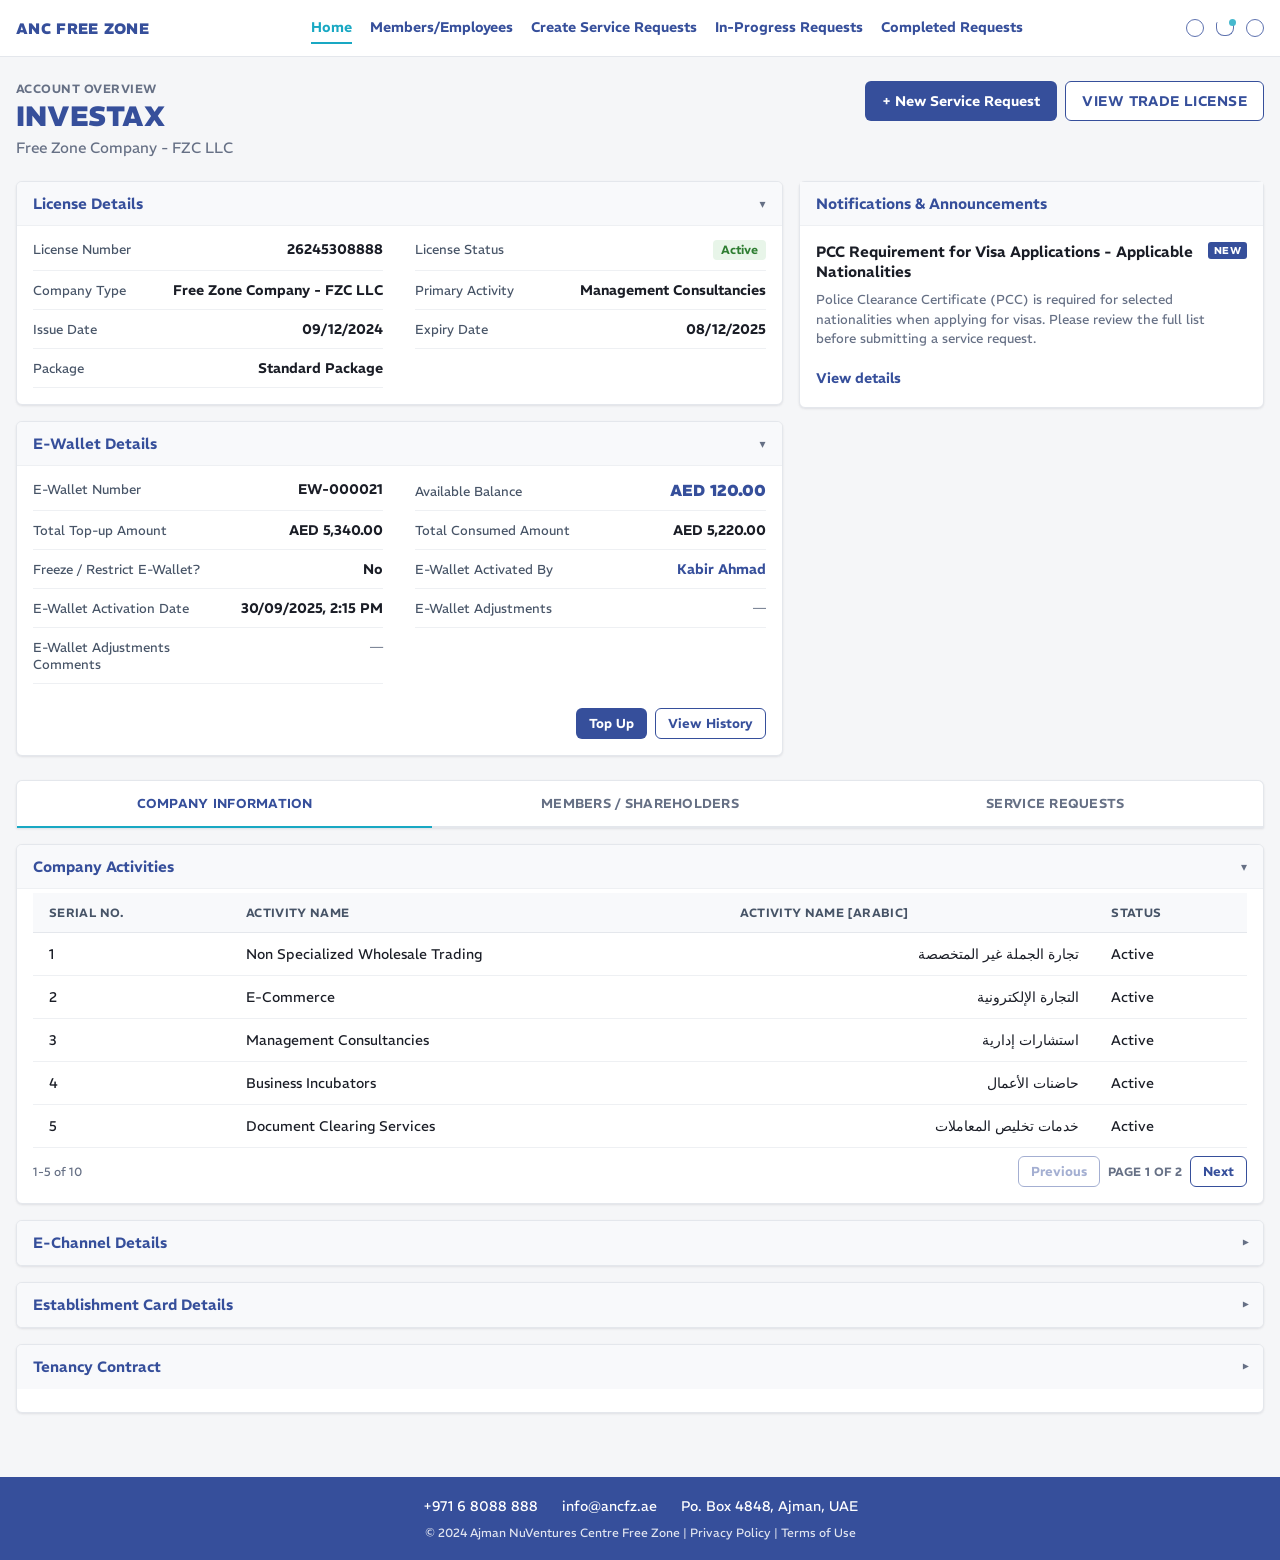
==== index.html @ 03601f65 "anc-portal V1 Proposed Home Page for Direct Customers" ====
<!DOCTYPE html>
<html lang="en">
<head>
  <meta charset="UTF-8" />
  <meta name="viewport" content="width=device-width, initial-scale=1.0" />
  <title>ANC Direct Customer Portal — Account Home (Preview)</title>
  <link rel="preconnect" href="https://fonts.googleapis.com" />
  <link rel="preconnect" href="https://fonts.gstatic.com" crossorigin />
  <link href="https://fonts.googleapis.com/css2?family=REM:wght@300;400;600;800&display=swap" rel="stylesheet" />
  <link rel="stylesheet" href="styles.css" />
</head>
<body>
  <header class="portal-header">
    <div class="portal-header-inner">
      <div class="portal-logo">ANC FREE ZONE</div>
      <nav class="portal-nav">
        <a href="#" class="active">Home</a>
        <a href="#">Members/Employees</a>
        <a href="#">Create Service Requests</a>
        <a href="#">In-Progress Requests</a>
        <a href="#">Completed Requests</a>
      </nav>
      <div class="portal-utils">
        <span class="util-icon" title="Search" aria-label="Search"></span>
        <span class="util-icon util-bell has-dot" title="Notifications" aria-label="Notifications"></span>
        <span class="util-icon util-user" title="Profile" aria-label="Profile"></span>
      </div>
    </div>
  </header>

  <div class="account-home">
    <main class="dashboard">
      <!-- Page header -->
      <div class="page-header">
        <div class="page-header-text">
          <p class="page-eyebrow">Account overview</p>
          <h1 class="page-title">INVESTAX</h1>
          <p class="page-subtitle">Free Zone Company - FZC LLC</p>
        </div>
        <div class="page-header-actions">
          <button type="button" class="btn btn-primary">+ New Service Request</button>
          <button type="button" class="btn btn-secondary btn-trade-license">View Trade License</button>
        </div>
      </div>

      <!-- Overview: License + E-Wallet + Announcements (unchanged) -->
      <div class="top-grid">
        <div class="top-grid-main">
          <section class="acc-section is-open" data-section="license">
            <button type="button" class="acc-header" data-toggle="license">
              <span class="acc-title">License Details</span>
              <span class="acc-chevron">▾</span>
            </button>
            <div class="acc-body">
              <div class="field-grid">
                <div class="field-row">
                  <span class="field-label">License Number</span>
                  <span class="field-value">26245308888</span>
                </div>
                <div class="field-row">
                  <span class="field-label">License Status</span>
                  <span class="status-badge status-success">Active</span>
                </div>
                <div class="field-row">
                  <span class="field-label">Company Type</span>
                  <span class="field-value">Free Zone Company - FZC LLC</span>
                </div>
                <div class="field-row">
                  <span class="field-label">Primary Activity</span>
                  <span class="field-value">Management Consultancies</span>
                </div>
                <div class="field-row">
                  <span class="field-label">Issue Date</span>
                  <span class="field-value">09/12/2024</span>
                </div>
                <div class="field-row">
                  <span class="field-label">Expiry Date</span>
                  <span class="field-value">08/12/2025</span>
                </div>
                <div class="field-row">
                  <span class="field-label">Package</span>
                  <span class="field-value">Standard Package</span>
                </div>
              </div>
            </div>
          </section>

          <section class="acc-section is-open" data-section="ewallet">
            <button type="button" class="acc-header" data-toggle="ewallet">
              <span class="acc-title">E-Wallet Details</span>
              <span class="acc-chevron">▾</span>
            </button>
            <div class="acc-body">
              <div class="field-grid">
                <div class="field-row">
                  <span class="field-label">E-Wallet Number</span>
                  <span class="field-value">EW-000021</span>
                </div>
                <div class="field-row">
                  <span class="field-label">Available Balance</span>
                  <span class="field-value field-balance">AED 120.00</span>
                </div>
                <div class="field-row">
                  <span class="field-label">Total Top-up Amount</span>
                  <span class="field-value">AED 5,340.00</span>
                </div>
                <div class="field-row">
                  <span class="field-label">Total Consumed Amount</span>
                  <span class="field-value">AED 5,220.00</span>
                </div>
                <div class="field-row">
                  <span class="field-label">Freeze / Restrict E-Wallet?</span>
                  <span class="field-value">No</span>
                </div>
                <div class="field-row">
                  <span class="field-label">E-Wallet Activated By</span>
                  <span class="field-value field-link">Kabir Ahmad</span>
                </div>
                <div class="field-row">
                  <span class="field-label">E-Wallet Activation Date</span>
                  <span class="field-value">30/09/2025, 2:15 PM</span>
                </div>
                <div class="field-row">
                  <span class="field-label">E-Wallet Adjustments</span>
                  <span class="field-value field-empty"></span>
                </div>
                <div class="field-row">
                  <span class="field-label">E-Wallet Adjustments Comments</span>
                  <span class="field-value field-empty"></span>
                </div>
              </div>
              <div class="ewallet-actions">
                <button type="button" class="btn btn-primary btn-sm">Top Up</button>
                <button type="button" class="btn btn-secondary btn-sm">View History</button>
              </div>
            </div>
          </section>
        </div>

        <aside class="announce-card">
          <div class="announce-header">
            <h2 class="announce-heading">Notifications &amp; Announcements</h2>
          </div>
          <div class="announce-body">
            <div class="announce-item">
              <div class="announce-title-row">
                <h3 class="announce-title">PCC Requirement for Visa Applications - Applicable Nationalities</h3>
                <span class="new-tag">NEW</span>
              </div>
              <p class="announce-summary">
                Police Clearance Certificate (PCC) is required for selected nationalities when applying for visas.
                Please review the full list before submitting a service request.
              </p>
              <button type="button" class="btn btn-text">View details</button>
            </div>
          </div>
        </aside>
      </div>

      <!-- Main content tabs -->
      <nav class="main-tabs" role="tablist" aria-label="Account sections">
        <button type="button" class="main-tab active" data-main-tab="company" role="tab" aria-selected="true">
          Company Information
        </button>
        <button type="button" class="main-tab" data-main-tab="members" role="tab" aria-selected="false">
          Members / Shareholders
        </button>
        <button type="button" class="main-tab" data-main-tab="services" role="tab" aria-selected="false">
          Service Requests
        </button>
      </nav>

      <!-- Tab: Company Information -->
      <div class="main-tab-panel is-active" id="panel-company" role="tabpanel">
        <div class="tab-panel-stack">
          <section class="acc-section is-open" data-section="activities">
            <button type="button" class="acc-header" data-toggle="activities">
              <span class="acc-title">Company Activities</span>
              <span class="acc-chevron">▾</span>
            </button>
            <div class="acc-body">
              <div class="table-wrap">
                <table class="data-table">
                  <thead>
                    <tr>
                      <th>Serial No.</th>
                      <th>Activity Name</th>
                      <th>Activity Name [Arabic]</th>
                      <th>Status</th>
                    </tr>
                  </thead>
                  <tbody>
                    <tr>
                      <td data-label="Serial No.">1</td>
                      <td data-label="Activity Name">Non Specialized Wholesale Trading</td>
                      <td data-label="Activity Name [Arabic]" class="cell-ar">تجارة الجملة غير المتخصصة</td>
                      <td data-label="Status">Active</td>
                    </tr>
                    <tr>
                      <td data-label="Serial No.">2</td>
                      <td data-label="Activity Name">E-Commerce</td>
                      <td data-label="Activity Name [Arabic]" class="cell-ar">التجارة الإلكترونية</td>
                      <td data-label="Status">Active</td>
                    </tr>
                    <tr>
                      <td data-label="Serial No.">3</td>
                      <td data-label="Activity Name">Management Consultancies</td>
                      <td data-label="Activity Name [Arabic]" class="cell-ar">استشارات إدارية</td>
                      <td data-label="Status">Active</td>
                    </tr>
                    <tr>
                      <td data-label="Serial No.">4</td>
                      <td data-label="Activity Name">Business Incubators</td>
                      <td data-label="Activity Name [Arabic]" class="cell-ar">حاضنات الأعمال</td>
                      <td data-label="Status">Active</td>
                    </tr>
                    <tr>
                      <td data-label="Serial No.">5</td>
                      <td data-label="Activity Name">Document Clearing Services</td>
                      <td data-label="Activity Name [Arabic]" class="cell-ar">خدمات تخليص المعاملات</td>
                      <td data-label="Status">Active</td>
                    </tr>
                  </tbody>
                </table>
              </div>
              <div class="table-pager">
                <span class="table-footer">1-5 of 10</span>
                <div class="pager-controls">
                  <button type="button" class="btn btn-secondary btn-sm" disabled>Previous</button>
                  <span class="pager-page">Page 1 of 2</span>
                  <button type="button" class="btn btn-secondary btn-sm">Next</button>
                </div>
              </div>
            </div>
          </section>

          <section class="acc-section" data-section="echannel">
            <button type="button" class="acc-header" data-toggle="echannel">
              <span class="acc-title">E-Channel Details</span>
              <span class="acc-chevron">▾</span>
            </button>
            <div class="acc-body">
              <div class="field-grid">
                <div class="field-row">
                  <span class="field-label">E-Channel Issue Date</span>
                  <span class="field-value">09/12/2024</span>
                </div>
                <div class="field-row">
                  <span class="field-label">E-Channel Expiry Date</span>
                  <span class="field-value">08/12/2025</span>
                </div>
                <div class="field-row">
                  <span class="field-label">E-Channel Cancellation Date</span>
                  <span class="field-value field-empty"></span>
                </div>
                <div class="field-row">
                  <span class="field-label">E-Channel Status</span>
                  <span class="status-badge status-error">Cancelled</span>
                </div>
              </div>
            </div>
          </section>

          <section class="acc-section" data-section="establishment">
            <button type="button" class="acc-header" data-toggle="establishment">
              <span class="acc-title">Establishment Card Details</span>
              <span class="acc-chevron">▾</span>
            </button>
            <div class="acc-body">
              <div class="field-grid">
                <div class="field-row">
                  <span class="field-label">Establishment Card Number</span>
                  <span class="field-value">148376</span>
                </div>
                <div class="field-row">
                  <span class="field-label">Establishment Card Status</span>
                  <span class="status-badge status-error">Cancelled</span>
                </div>
                <div class="field-row">
                  <span class="field-label">Establishment Card Issue Date</span>
                  <span class="field-value">07/12/2024</span>
                </div>
                <div class="field-row">
                  <span class="field-label">Establishment Card Expiry Date</span>
                  <span class="field-value">06/12/2025</span>
                </div>
                <div class="field-row">
                  <span class="field-label">Establishment Card Cancellation Date</span>
                  <span class="field-value field-empty"></span>
                </div>
              </div>
            </div>
          </section>

          <section class="acc-section" data-section="tenancy">
            <button type="button" class="acc-header" data-toggle="tenancy">
              <span class="acc-title">Tenancy Contract</span>
              <span class="acc-chevron">▾</span>
            </button>
            <div class="acc-body">
              <div class="table-wrap">
                <table class="data-table">
                  <thead>
                    <tr>
                      <th>Name</th>
                      <th>Status</th>
                      <th>Start Date</th>
                      <th>End Date</th>
                      <th>Location</th>
                      <th>View</th>
                    </tr>
                  </thead>
                  <tbody>
                    <tr>
                      <td data-label="Name">TC-0022599</td>
                      <td data-label="Status"><span class="status-badge status-success">Active</span></td>
                      <td data-label="Start Date">25/08/2026</td>
                      <td data-label="End Date">24/08/2027</td>
                      <td data-label="Location">CWS-1V-000318</td>
                      <td data-label="View">
                        <button type="button" class="btn btn-text btn-sm" title="View contract">View</button>
                      </td>
                    </tr>
                  </tbody>
                </table>
              </div>
              <p class="table-footer">1-1 of 1</p>
            </div>
          </section>
        </div>
      </div>

      <!-- Tab: Members / Shareholders -->
      <div class="main-tab-panel" id="panel-members" role="tabpanel" hidden>
        <div class="tab-panel-stack">
          <section class="acc-section is-open" data-section="shareholders">
            <button type="button" class="acc-header" data-toggle="shareholders">
              <span class="acc-title">Shareholders</span>
              <span class="acc-chevron">▾</span>
            </button>
            <div class="acc-body">
              <div class="table-wrap">
                <table class="data-table">
                  <thead>
                    <tr>
                      <th>Name</th>
                      <th>Share %</th>
                      <th>Passport</th>
                      <th>Nationality</th>
                      <th>Share Certificate</th>
                    </tr>
                  </thead>
                  <tbody>
                    <tr>
                      <td data-label="Name"><span class="field-link">Anjali Susan Mathew</span></td>
                      <td data-label="Share %">100</td>
                      <td data-label="Passport">W5933330</td>
                      <td data-label="Nationality">India</td>
                      <td data-label="Share Certificate">
                        <button type="button" class="btn btn-text btn-sm" title="View certificate">View</button>
                      </td>
                    </tr>
                  </tbody>
                </table>
              </div>
            </div>
          </section>

          <section class="acc-section is-open" data-section="signatories">
            <button type="button" class="acc-header" data-toggle="signatories">
              <span class="acc-title">Signatories &amp; Officers</span>
              <span class="acc-chevron">▾</span>
            </button>
            <div class="acc-body">
              <div class="table-wrap">
                <table class="data-table">
                  <thead>
                    <tr>
                      <th>Name</th>
                      <th>Passport</th>
                      <th>UAE Mobile</th>
                      <th>Email</th>
                      <th>Nationality</th>
                    </tr>
                  </thead>
                  <tbody>
                    <tr>
                      <td colspan="5" class="empty-cell">
                        <p>No signatories or officers found.</p>
                      </td>
                    </tr>
                  </tbody>
                </table>
              </div>
            </div>
          </section>

          <section class="acc-section" data-section="others">
            <button type="button" class="acc-header" data-toggle="others">
              <span class="acc-title">Others</span>
              <span class="acc-chevron">▾</span>
            </button>
            <div class="acc-body">
              <div class="table-wrap">
                <table class="data-table">
                  <thead>
                    <tr>
                      <th>Name</th>
                      <th>Role</th>
                      <th>Passport</th>
                      <th>Nationality</th>
                    </tr>
                  </thead>
                  <tbody>
                    <tr>
                      <td colspan="4" class="empty-cell">
                        <p>No other members found.</p>
                      </td>
                    </tr>
                  </tbody>
                </table>
              </div>
            </div>
          </section>
        </div>
      </div>

      <!-- Tab: Service Requests -->
      <div class="main-tab-panel" id="panel-services" role="tabpanel" hidden>
        <div class="requests-card">
          <div class="requests-header">
            <h2 class="section-heading">Service Requests</h2>
          </div>

          <section class="acc-section is-open nested-acc" data-section="sr-pending">
            <button type="button" class="acc-header" data-toggle="sr-pending">
              <span class="acc-title">Pending Actions</span>
              <span class="acc-chevron">▾</span>
            </button>
            <div class="acc-body">
              <div class="sr-filters">
                <div class="filter-field">
                  <label class="filter-label" for="pendingSearch">Search</label>
                  <input type="search" id="pendingSearch" class="search-input"
                    placeholder="SR Number, Subject, Service Type, Member, Status..." />
                </div>
                <div class="filter-field">
                  <label class="filter-label" for="pendingStatus">Status</label>
                  <select id="pendingStatus" class="filter-select">
                    <option value="">All statuses</option>
                    <option value="In Progress">In Progress</option>
                    <option value="Draft">Draft</option>
                    <option value="Returned for Modification">Returned for Modification</option>
                  </select>
                </div>
                <div class="filter-field">
                  <label class="filter-label" for="pendingType">Service Type</label>
                  <select id="pendingType" class="filter-select">
                    <option value="">All service types</option>
                    <option value="Renewal">Renewal</option>
                    <option value="New">New</option>
                  </select>
                </div>
              </div>
              <div class="table-wrap">
                <table class="data-table">
                  <thead>
                    <tr>
                      <th>Service Request Number</th>
                      <th>Subject</th>
                      <th>Service Type</th>
                      <th>Members Name</th>
                      <th>Status</th>
                      <th>SR Created Date</th>
                    </tr>
                  </thead>
                  <tbody id="pendingSrBody"></tbody>
                </table>
              </div>
              <p class="table-footer" id="pendingSrCount"></p>
            </div>
          </section>

          <section class="acc-section nested-acc" data-section="sr-completed">
            <button type="button" class="acc-header" data-toggle="sr-completed">
              <span class="acc-title">Completed Actions</span>
              <span class="acc-chevron">▾</span>
            </button>
            <div class="acc-body">
              <div class="sr-filters">
                <div class="filter-field">
                  <label class="filter-label" for="completedSearch">Search</label>
                  <input type="search" id="completedSearch" class="search-input"
                    placeholder="SR Number, Subject, Service Type, Member, Status..." />
                </div>
                <div class="filter-field">
                  <label class="filter-label" for="completedStatus">Status</label>
                  <select id="completedStatus" class="filter-select">
                    <option value="">All statuses</option>
                    <option value="Completed">Completed</option>
                    <option value="Closed">Closed</option>
                  </select>
                </div>
                <div class="filter-field">
                  <label class="filter-label" for="completedType">Service Type</label>
                  <select id="completedType" class="filter-select">
                    <option value="">All service types</option>
                    <option value="Renewal">Renewal</option>
                    <option value="New">New</option>
                  </select>
                </div>
              </div>
              <div class="table-wrap">
                <table class="data-table">
                  <thead>
                    <tr>
                      <th>Service Request Number</th>
                      <th>Subject</th>
                      <th>Service Type</th>
                      <th>Members Name</th>
                      <th>Status</th>
                      <th>SR Created Date</th>
                    </tr>
                  </thead>
                  <tbody id="completedSrBody"></tbody>
                </table>
              </div>
              <p class="table-footer" id="completedSrCount"></p>
            </div>
          </section>
        </div>
      </div>
    </main>
  </div>

  <footer class="portal-footer">
    <div class="portal-footer-inner">
      <span>+971 6 8088 888</span>
      <span>info@ancfz.ae</span>
      <span>Po. Box 4848, Ajman, UAE</span>
    </div>
    <p class="portal-footer-copy">© 2024 Ajman NuVentures Centre Free Zone | Privacy Policy | Terms of Use</p>
  </footer>

  <script src="app.js"></script>
</body>
</html>
---- styles.css ----
/* ANCFZ Account Home — plain CSS preview (not LWC) */

*,
*::before,
*::after {
  box-sizing: border-box;
}

:root {
  --ancfz-primary: #364F9B;
  --ancfz-secondary: #19A8C3;
  --ancfz-white: #ffffff;
  --ancfz-black: #000000;

  --ancfz-bg: #f5f6f8;
  --ancfz-surface: #ffffff;
  --ancfz-border: #e4e7ec;
  --ancfz-border-soft: #eef0f3;
  --ancfz-text: #1a1d26;
  --ancfz-text-muted: #667085;
  --ancfz-text-label: #475467;

  --ancfz-success: #2e7d32;
  --ancfz-warning: #b86e00;
  --ancfz-error: #c62828;
  --ancfz-info: #19A8C3;

  --ancfz-radius: 6px;
  --ancfz-shadow: 0 1px 2px rgba(16, 24, 40, 0.04), 0 1px 3px rgba(16, 24, 40, 0.06);
  --ancfz-space-xs: 4px;
  --ancfz-space-sm: 8px;
  --ancfz-space-md: 16px;
  --ancfz-space-lg: 24px;
  --ancfz-space-xl: 32px;
  --ancfz-transition: 0.2s ease;
  --ancfz-transition-slow: 0.35s cubic-bezier(0.4, 0, 0.2, 1);
}

html,
body {
  margin: 0;
  padding: 0;
  font-family: REM, 'Segoe UI', system-ui, sans-serif;
  color: var(--ancfz-text);
  background: var(--ancfz-bg);
}

/* ---------- Preview portal chrome ---------- */
.portal-header {
  background: var(--ancfz-white);
  border-bottom: 1px solid var(--ancfz-border);
  position: sticky;
  top: 0;
  z-index: 50;
}

.portal-header-inner {
  max-width: 1280px;
  margin: 0 auto;
  padding: 12px 16px;
  display: flex;
  align-items: center;
  justify-content: space-between;
  gap: 16px;
}

.portal-logo {
  font-weight: 800;
  font-size: 0.95rem;
  color: var(--ancfz-primary);
  letter-spacing: 0.02em;
  white-space: nowrap;
}

.portal-nav {
  display: flex;
  flex-wrap: wrap;
  gap: 4px 18px;
  justify-content: center;
}

.portal-nav a {
  text-decoration: none;
  color: var(--ancfz-primary);
  font-size: 0.875rem;
  font-weight: 600;
  padding: 6px 0;
  border-bottom: 2px solid transparent;
}

.portal-nav a.active,
.portal-nav a:hover {
  border-bottom-color: var(--ancfz-secondary);
  color: var(--ancfz-secondary);
}

.portal-utils {
  display: flex;
  gap: 12px;
  align-items: center;
}

.util-icon {
  width: 18px;
  height: 18px;
  border: 1.5px solid var(--ancfz-primary);
  border-radius: 50%;
  opacity: 0.8;
  position: relative;
  display: inline-block;
}

.util-bell {
  border-radius: 2px 2px 8px 8px;
  border-top: none;
  height: 14px;
  margin-top: 2px;
}

.util-user {
  border-radius: 50%;
}

.util-icon.has-dot::after {
  content: '';
  position: absolute;
  top: -3px;
  right: -3px;
  width: 7px;
  height: 7px;
  border-radius: 50%;
  background: var(--ancfz-secondary);
}

.portal-footer {
  background: var(--ancfz-primary);
  color: var(--ancfz-white);
  padding: 20px 16px;
  margin-top: 32px;
  text-align: center;
}

.portal-footer-inner {
  display: flex;
  flex-wrap: wrap;
  justify-content: center;
  gap: 8px 24px;
  font-size: 0.875rem;
  margin-bottom: 10px;
}

.portal-footer-copy {
  margin: 0;
  font-size: 0.75rem;
  opacity: 0.85;
}

/* ---------- Page ---------- */
.account-home {
  background-color: var(--ancfz-bg);
  min-height: calc(100vh - 160px);
}

.dashboard {
  max-width: 1280px;
  margin: 0 auto;
  padding: var(--ancfz-space-lg) var(--ancfz-space-md) var(--ancfz-space-xl);
}

.page-header {
  display: flex;
  justify-content: space-between;
  align-items: flex-start;
  gap: var(--ancfz-space-md);
  margin-bottom: var(--ancfz-space-lg);
  flex-wrap: wrap;
}

.page-eyebrow {
  margin: 0 0 var(--ancfz-space-xs);
  font-size: 0.75rem;
  font-weight: 600;
  letter-spacing: 0.04em;
  text-transform: uppercase;
  color: var(--ancfz-text-muted);
}

.page-title {
  margin: 0;
  font-size: 1.75rem;
  font-weight: 800;
  color: var(--ancfz-primary);
  line-height: 1.2;
}

.page-subtitle {
  margin: var(--ancfz-space-xs) 0 0;
  font-size: 0.9375rem;
  color: var(--ancfz-text-muted);
  font-weight: 400;
}

.page-header-actions {
  display: flex;
  align-items: center;
  gap: var(--ancfz-space-sm);
  flex-wrap: wrap;
}

.btn-trade-license {
  text-transform: uppercase;
  font-size: 0.75rem;
  letter-spacing: 0.03em;
  border-radius: 999px;
  padding: 8px 14px;
}

/* ---------- Buttons ---------- */
.btn {
  display: inline-flex;
  align-items: center;
  justify-content: center;
  gap: 6px;
  border-radius: var(--ancfz-radius);
  font-size: 0.875rem;
  font-weight: 600;
  padding: 10px 16px;
  cursor: pointer;
  border: 1px solid transparent;
  transition:
    background-color var(--ancfz-transition),
    border-color var(--ancfz-transition),
    color var(--ancfz-transition),
    box-shadow var(--ancfz-transition),
    transform var(--ancfz-transition);
  white-space: nowrap;
  font-family: inherit;
}

.btn:hover {
  transform: translateY(-1px);
}

.btn:active {
  transform: translateY(0);
}

.btn-primary {
  background-color: var(--ancfz-primary);
  color: var(--ancfz-white);
}

.btn-primary:hover {
  background-color: #2d4180;
  box-shadow: 0 4px 12px rgba(54, 79, 155, 0.25);
}

.btn-secondary {
  background-color: var(--ancfz-white);
  color: var(--ancfz-primary);
  border-color: var(--ancfz-primary);
}

.btn-secondary:hover {
  background-color: #f0f3fa;
  box-shadow: 0 2px 8px rgba(54, 79, 155, 0.12);
}

.btn-text {
  background: transparent;
  color: var(--ancfz-primary);
  padding: 4px 0;
  border: none;
  font-weight: 600;
}

.btn-text:hover {
  color: var(--ancfz-secondary);
}

.btn-sm {
  padding: 6px 12px;
  font-size: 0.8125rem;
}

/* ---------- Top grid ---------- */
.top-grid {
  display: grid;
  grid-template-columns: minmax(0, 1.4fr) minmax(280px, 0.85fr);
  gap: var(--ancfz-space-md);
  margin-bottom: var(--ancfz-space-lg);
  align-items: start;
}

.top-grid-main {
  display: flex;
  flex-direction: column;
  gap: var(--ancfz-space-md);
  min-width: 0;
}

/* ---------- Accordion ---------- */
.acc-section {
  background: var(--ancfz-surface);
  border: 1px solid var(--ancfz-border);
  border-radius: var(--ancfz-radius);
  box-shadow: var(--ancfz-shadow);
  overflow: hidden;
  transition: box-shadow var(--ancfz-transition), border-color var(--ancfz-transition);
}

.acc-section:hover {
  box-shadow: 0 2px 8px rgba(16, 24, 40, 0.08);
}

.acc-header {
  width: 100%;
  display: flex;
  align-items: center;
  justify-content: space-between;
  gap: var(--ancfz-space-sm);
  padding: 12px 16px;
  background: #f8f9fb;
  border: none;
  border-bottom: 1px solid transparent;
  cursor: pointer;
  text-align: left;
  font-family: inherit;
  transition: background-color var(--ancfz-transition), border-color var(--ancfz-transition);
}

.acc-header:hover {
  background: #f0f2f6;
}

.acc-section.is-open .acc-header {
  border-bottom-color: var(--ancfz-border-soft);
}

.acc-title {
  font-size: 0.9375rem;
  font-weight: 600;
  color: var(--ancfz-primary);
}

.acc-chevron {
  color: var(--ancfz-text-muted);
  font-size: 0.75rem;
  display: inline-block;
  transition: transform var(--ancfz-transition-slow);
}

.acc-section:not(.is-open) .acc-chevron {
  transform: rotate(-90deg);
}

.acc-body {
  display: grid;
  grid-template-rows: 0fr;
  opacity: 0;
  transition:
    grid-template-rows var(--ancfz-transition-slow),
    opacity 0.25s ease;
}

.acc-section.is-open .acc-body {
  grid-template-rows: 1fr;
  opacity: 1;
}

.acc-body-inner {
  overflow: hidden;
  min-height: 0;
}

.acc-body > * {
  overflow: hidden;
  min-height: 0;
}

/* Keep padding only when open via inner content spacing */
.acc-section.is-open .acc-body {
  padding: 0;
}

.acc-section.is-open .acc-body > .field-grid,
.acc-section.is-open .acc-body > .table-wrap,
.acc-section.is-open .acc-body > .ewallet-actions,
.acc-section.is-open .acc-body > .table-pager,
.acc-section.is-open .acc-body > .table-footer,
.acc-section.is-open .acc-body > .sr-filters {
  /* spacing handled below */
}

.acc-body {
  padding: 0 16px;
}

.acc-section.is-open .acc-body {
  padding: 4px 16px 16px;
}

/* ---------- Fields ---------- */
.field-grid {
  display: grid;
  grid-template-columns: 1fr 1fr;
  gap: 0 32px;
}

.field-row {
  display: flex;
  align-items: baseline;
  justify-content: space-between;
  gap: 12px;
  padding: 10px 0;
  border-bottom: 1px solid var(--ancfz-border-soft);
  min-width: 0;
}

.field-label {
  font-size: 0.8125rem;
  color: var(--ancfz-text-label);
  font-weight: 400;
  flex-shrink: 0;
  max-width: 55%;
}

.field-value {
  font-size: 0.875rem;
  font-weight: 600;
  color: var(--ancfz-text);
  text-align: right;
  word-break: break-word;
}

.field-value.field-empty::after {
  content: '—';
  color: var(--ancfz-text-muted);
  font-weight: 400;
}

.field-balance {
  color: var(--ancfz-primary);
  font-size: 1rem;
  font-weight: 800;
}

.field-link {
  color: var(--ancfz-primary);
}

.ewallet-actions {
  display: flex;
  justify-content: flex-end;
  gap: var(--ancfz-space-sm);
  margin-top: var(--ancfz-space-md);
  padding-top: var(--ancfz-space-sm);
}

/* ---------- Status ---------- */
.status-badge {
  display: inline-block;
  font-size: 0.75rem;
  font-weight: 600;
  padding: 2px 8px;
  border-radius: 4px;
  line-height: 1.4;
}

.status-success {
  color: var(--ancfz-success);
  background: #e8f5e9;
}

.status-warning {
  color: var(--ancfz-warning);
  background: #fff8e6;
}

.status-error {
  color: var(--ancfz-error);
  background: #fdecea;
}

.status-info {
  color: #0d6b7c;
  background: #e6f7fa;
}

.status-primary {
  color: var(--ancfz-primary);
  background: #eef1f8;
}

/* ---------- Announcement ---------- */
.announce-card {
  background: var(--ancfz-surface);
  border: 1px solid var(--ancfz-border);
  border-radius: var(--ancfz-radius);
  box-shadow: var(--ancfz-shadow);
  display: flex;
  flex-direction: column;
  min-height: 200px;
}

.announce-header {
  padding: 12px 16px;
  background: #f8f9fb;
  border-bottom: 1px solid var(--ancfz-border-soft);
}

.announce-heading {
  margin: 0;
  font-size: 0.9375rem;
  font-weight: 600;
  color: var(--ancfz-primary);
}

.announce-body {
  padding: var(--ancfz-space-md);
  flex: 1;
}

.announce-title-row {
  display: flex;
  align-items: flex-start;
  gap: var(--ancfz-space-sm);
  margin-bottom: var(--ancfz-space-sm);
}

.announce-title {
  margin: 0;
  font-size: 0.9375rem;
  font-weight: 600;
  color: var(--ancfz-text);
  line-height: 1.35;
  flex: 1;
}

.new-tag {
  flex-shrink: 0;
  font-size: 0.625rem;
  font-weight: 700;
  letter-spacing: 0.04em;
  color: var(--ancfz-white);
  background: var(--ancfz-primary);
  padding: 2px 6px;
  border-radius: 3px;
}

.announce-summary {
  margin: 0 0 var(--ancfz-space-md);
  font-size: 0.8125rem;
  line-height: 1.5;
  color: var(--ancfz-text-muted);
}

/* ---------- Requests ---------- */
.requests-card {
  background: var(--ancfz-surface);
  border: 1px solid var(--ancfz-border);
  border-radius: var(--ancfz-radius);
  box-shadow: var(--ancfz-shadow);
  overflow: hidden;
}

.requests-header {
  padding: 14px 16px;
  border-bottom: 1px solid var(--ancfz-border-soft);
}

.section-heading {
  margin: 0;
  font-size: 1.0625rem;
  font-weight: 600;
  color: var(--ancfz-primary);
}

.requests-toolbar {
  display: flex;
  flex-wrap: wrap;
  justify-content: space-between;
  align-items: center;
  gap: var(--ancfz-space-md);
  padding: var(--ancfz-space-md);
  border-bottom: 1px solid var(--ancfz-border-soft);
}

.tabs {
  display: flex;
  gap: 0;
  border-bottom: 2px solid var(--ancfz-border);
}

.tab-btn {
  background: transparent;
  border: none;
  border-bottom: 2px solid transparent;
  margin-bottom: -2px;
  padding: 8px 14px;
  font-size: 0.875rem;
  font-weight: 600;
  color: var(--ancfz-text-muted);
  cursor: pointer;
  font-family: inherit;
}

.tab-btn.active {
  color: var(--ancfz-primary);
  border-bottom-color: var(--ancfz-primary);
}

.search-row {
  display: flex;
  align-items: center;
  gap: var(--ancfz-space-sm);
  min-width: 260px;
  flex: 1;
  max-width: 420px;
}

.search-input {
  flex: 1;
  height: 36px;
  padding: 0 12px;
  border: 1px solid var(--ancfz-border);
  border-radius: var(--ancfz-radius);
  font-family: inherit;
  font-size: 0.875rem;
  outline: none;
  background: var(--ancfz-white);
}

.search-input:focus {
  border-color: var(--ancfz-primary);
  box-shadow: 0 0 0 2px rgba(54, 79, 155, 0.15);
}

/* ---------- Table ---------- */
.table-wrap {
  overflow-x: auto;
}

.data-table {
  width: 100%;
  border-collapse: collapse;
  font-size: 0.875rem;
}

.data-table thead th {
  text-align: left;
  padding: 12px 16px;
  font-weight: 600;
  font-size: 0.75rem;
  text-transform: uppercase;
  letter-spacing: 0.03em;
  color: var(--ancfz-text-label);
  background: #f8f9fb;
  border-bottom: 1px solid var(--ancfz-border);
  white-space: nowrap;
}

.data-table tbody td {
  padding: 12px 16px;
  border-bottom: 1px solid var(--ancfz-border-soft);
  color: var(--ancfz-text);
  vertical-align: middle;
}

.data-table tbody tr:hover {
  background: #fafbfc;
}

.empty-cell {
  text-align: center;
  color: var(--ancfz-text-muted);
  padding: 32px 16px !important;
}

.empty-cell p {
  margin: 0;
}

/* ---------- Main content tabs (placement only — same brand tokens) ---------- */
.main-tabs {
  display: grid;
  grid-template-columns: repeat(3, 1fr);
  gap: 0;
  margin-bottom: var(--ancfz-space-md);
  background: var(--ancfz-surface);
  border-radius: var(--ancfz-radius) var(--ancfz-radius) 0 0;
  padding: 0;
  box-shadow: var(--ancfz-shadow);
  border: 1px solid var(--ancfz-border);
  border-bottom: 2px solid var(--ancfz-border);
}

.main-tab {
  background: transparent;
  border: none;
  border-bottom: 2px solid transparent;
  margin-bottom: -2px;
  padding: 14px 12px;
  font-size: 0.8125rem;
  font-weight: 600;
  letter-spacing: 0.02em;
  text-transform: uppercase;
  color: var(--ancfz-text-muted);
  cursor: pointer;
  font-family: inherit;
  text-align: center;
  width: 100%;
}

.main-tab.active {
  color: var(--ancfz-primary);
  border-bottom-color: var(--ancfz-secondary);
}

.main-tab-panel {
  display: none;
}

.main-tab-panel.is-active {
  display: block;
}

.tab-panel-stack {
  display: flex;
  flex-direction: column;
  gap: var(--ancfz-space-md);
}

.nested-acc {
  margin: var(--ancfz-space-md);
  box-shadow: none;
}

.nested-acc + .nested-acc {
  margin-top: 0;
}

.sr-filters {
  display: grid;
  grid-template-columns: 1.4fr 1fr 1fr;
  gap: var(--ancfz-space-md);
  margin-bottom: var(--ancfz-space-md);
}

.filter-field {
  display: flex;
  flex-direction: column;
  gap: 6px;
  min-width: 0;
}

.filter-field .search-input {
  width: 100%;
  flex: none;
}

.filter-select {
  height: 36px;
  padding: 0 10px;
  border: 1px solid var(--ancfz-border);
  border-radius: var(--ancfz-radius);
  font-family: inherit;
  font-size: 0.875rem;
  background: var(--ancfz-white);
  color: var(--ancfz-text);
  outline: none;
}

.filter-select:focus {
  border-color: var(--ancfz-primary);
  box-shadow: 0 0 0 2px rgba(54, 79, 155, 0.15);
}

.table-footer {
  margin: 8px 0 0;
  font-size: 0.75rem;
  color: var(--ancfz-text-muted);
}

.table-pager {
  display: flex;
  align-items: center;
  justify-content: space-between;
  gap: var(--ancfz-space-md);
  flex-wrap: wrap;
  margin-top: var(--ancfz-space-sm);
}

.table-pager .table-footer {
  margin: 0;
}

.pager-controls {
  display: flex;
  align-items: center;
  gap: var(--ancfz-space-sm);
}

.pager-page {
  font-size: 0.75rem;
  font-weight: 600;
  letter-spacing: 0.03em;
  text-transform: uppercase;
  color: var(--ancfz-text-muted);
}

.pager-controls .btn:disabled {
  opacity: 0.45;
  cursor: not-allowed;
}

.cell-ar {
  direction: rtl;
  text-align: right;
  font-family: 'Noto Naskh Arabic', REM, 'Segoe UI', sans-serif;
}

/* ---------- Responsive ---------- */
@media (max-width: 960px) {
  .portal-nav {
    display: none;
  }

  .top-grid {
    grid-template-columns: 1fr;
  }

  .field-grid {
    grid-template-columns: 1fr;
    gap: 0;
  }

  .sr-filters {
    grid-template-columns: 1fr;
  }
}

@media (max-width: 640px) {
  .dashboard {
    padding: var(--ancfz-space-md) var(--ancfz-space-sm) var(--ancfz-space-lg);
  }

  .page-title {
    font-size: 1.375rem;
  }

  .page-header {
    flex-direction: column;
    align-items: stretch;
  }

  .page-header .btn-primary {
    width: auto;
  }

  .page-header-actions {
    width: 100%;
  }

  .page-header-actions .btn {
    flex: 1;
  }

  .main-tab {
    flex: 1;
    padding: 12px 6px;
    font-size: 0.625rem;
    text-align: center;
  }

  .requests-toolbar {
    flex-direction: column;
    align-items: stretch;
  }

  .search-row {
    max-width: none;
  }

  .nested-acc {
    margin: var(--ancfz-space-sm);
  }

  .data-table thead {
    display: none;
  }

  .data-table tbody tr {
    display: block;
    padding: 12px 0;
    border-bottom: 1px solid var(--ancfz-border);
  }

  .data-table tbody td {
    display: flex;
    justify-content: space-between;
    gap: 12px;
    padding: 6px 16px;
    border-bottom: none;
  }

  .data-table tbody td::before {
    content: attr(data-label);
    font-weight: 600;
    font-size: 0.75rem;
    color: var(--ancfz-text-muted);
    text-transform: uppercase;
  }
}
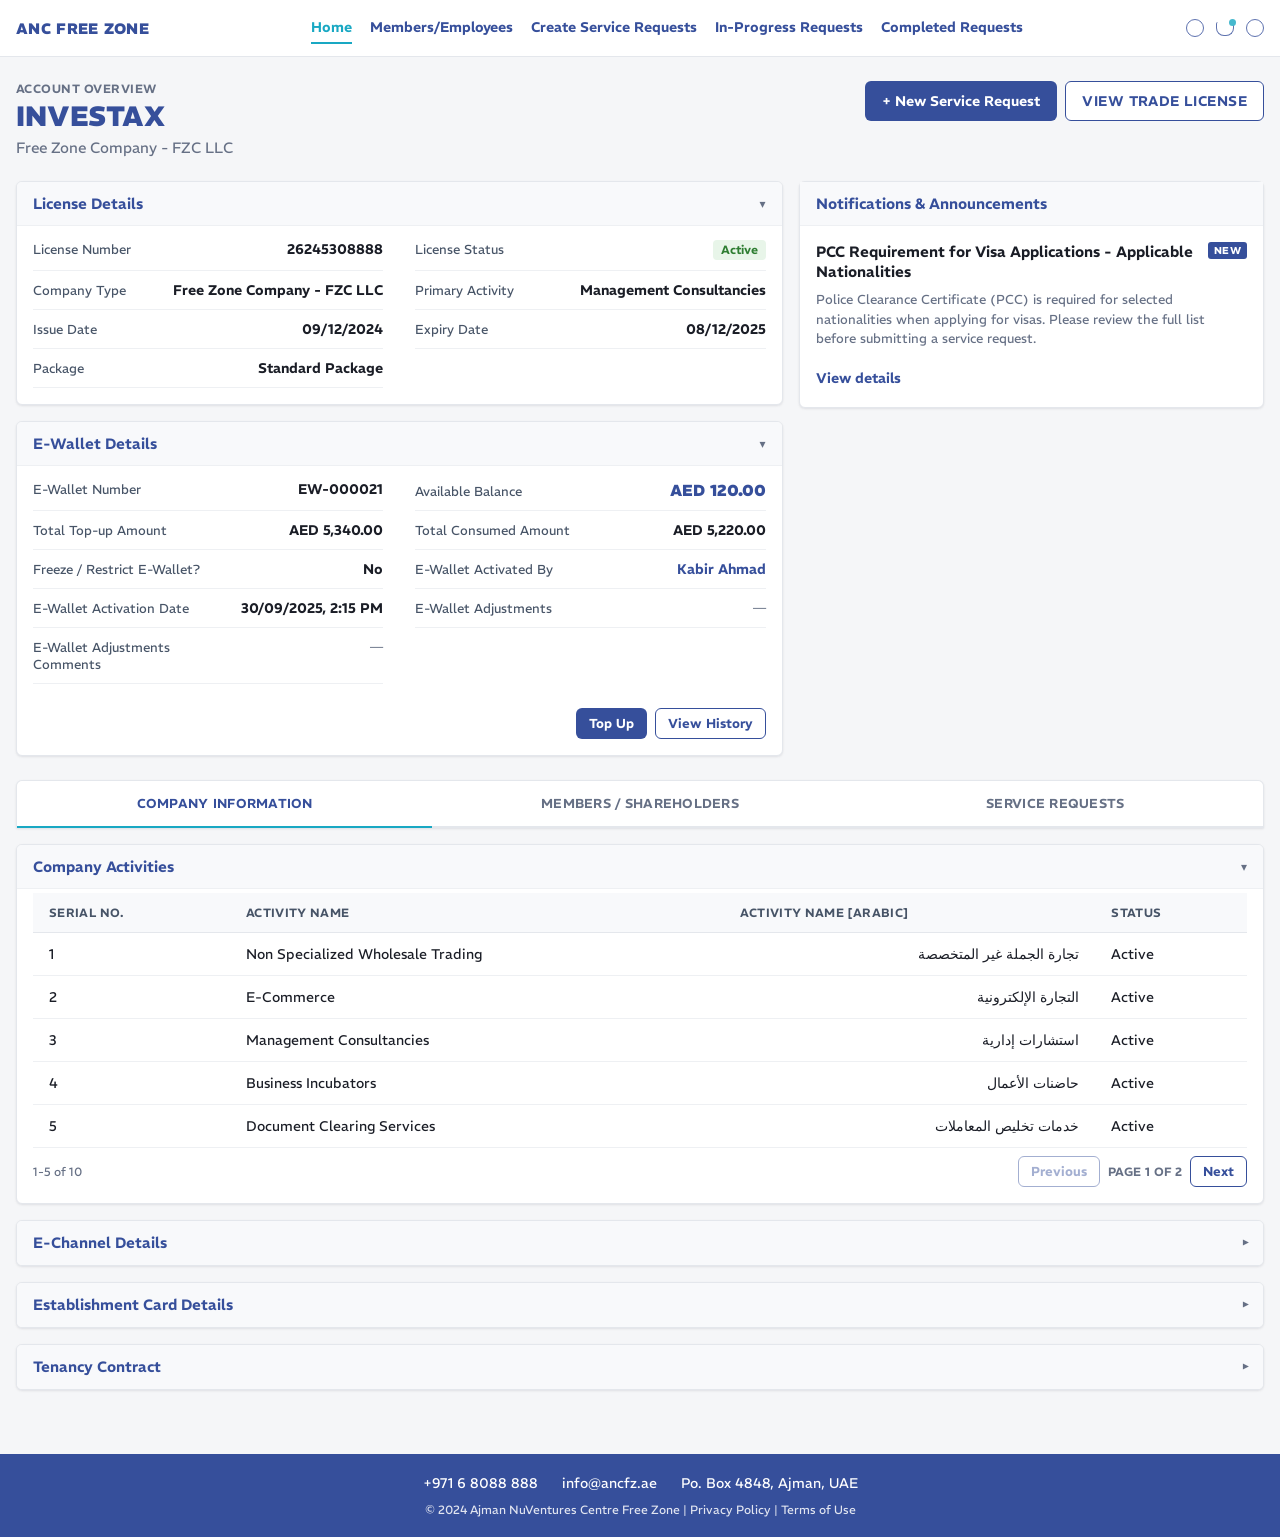
==== commit 97c5dba2: "Member,PendingSR,CompletedSR Added" ====
--- a/index.html
+++ b/index.html
@@ -14,11 +14,11 @@
     <div class="portal-header-inner">
       <div class="portal-logo">ANC FREE ZONE</div>
       <nav class="portal-nav">
-        <a href="#" class="active">Home</a>
-        <a href="#">Members/Employees</a>
+        <a href="index.html" class="active">Home</a>
+        <a href="members.html">Members/Employees</a>
         <a href="#">Create Service Requests</a>
-        <a href="#">In-Progress Requests</a>
-        <a href="#">Completed Requests</a>
+        <a href="in-progress.html">In-Progress Requests</a>
+        <a href="completed.html">Completed Requests</a>
       </nav>
       <div class="portal-utils">
         <span class="util-icon" title="Search" aria-label="Search"></span>
--- a/styles.css
+++ b/styles.css
@@ -354,50 +354,39 @@
   transform: rotate(-90deg);
 }
 
+/* Smooth open/close: single inner wrapper required (added by JS) */
 .acc-body {
   display: grid;
   grid-template-rows: 0fr;
-  opacity: 0;
-  transition:
-    grid-template-rows var(--ancfz-transition-slow),
-    opacity 0.25s ease;
+  transition: grid-template-rows var(--ancfz-transition-slow);
 }
 
 .acc-section.is-open .acc-body {
   grid-template-rows: 1fr;
-  opacity: 1;
 }
 
 .acc-body-inner {
   overflow: hidden;
   min-height: 0;
-}
-
-.acc-body > * {
-  overflow: hidden;
-  min-height: 0;
-}
-
-/* Keep padding only when open via inner content spacing */
-.acc-section.is-open .acc-body {
-  padding: 0;
-}
-
-.acc-section.is-open .acc-body > .field-grid,
-.acc-section.is-open .acc-body > .table-wrap,
-.acc-section.is-open .acc-body > .ewallet-actions,
-.acc-section.is-open .acc-body > .table-pager,
-.acc-section.is-open .acc-body > .table-footer,
-.acc-section.is-open .acc-body > .sr-filters {
-  /* spacing handled below */
-}
-
-.acc-body {
+  opacity: 0;
   padding: 0 16px;
-}
-
-.acc-section.is-open .acc-body {
+  transition:
+    opacity 0.25s ease,
+    padding var(--ancfz-transition-slow);
+}
+
+.acc-section.is-open .acc-body-inner {
+  opacity: 1;
   padding: 4px 16px 16px;
+}
+
+@media (prefers-reduced-motion: reduce) {
+  .acc-body,
+  .acc-body-inner,
+  .acc-chevron,
+  .btn {
+    transition: none !important;
+  }
 }
 
 /* ---------- Fields ---------- */
@@ -912,3 +901,123 @@
     text-transform: uppercase;
   }
 }
+
+/* ---------- List pages (Members / In-Progress / Completed) ---------- */
+.list-page .dashboard {
+  padding-top: var(--ancfz-space-lg);
+}
+
+.list-card {
+  background: var(--ancfz-surface);
+  border: 1px solid var(--ancfz-border);
+  border-radius: var(--ancfz-radius);
+  box-shadow: var(--ancfz-shadow);
+  overflow: hidden;
+}
+
+.list-card-header {
+  display: flex;
+  flex-wrap: wrap;
+  align-items: flex-start;
+  justify-content: space-between;
+  gap: var(--ancfz-space-md);
+  padding: 16px 16px 12px;
+  border-bottom: 1px solid var(--ancfz-border-soft);
+}
+
+.list-meta {
+  margin: 6px 0 0;
+  font-size: 0.8125rem;
+  color: var(--ancfz-text-muted);
+}
+
+.list-toolbar {
+  display: flex;
+  flex-wrap: wrap;
+  align-items: center;
+  justify-content: space-between;
+  gap: var(--ancfz-space-md);
+  padding: var(--ancfz-space-md);
+  border-bottom: 1px solid var(--ancfz-border-soft);
+  background: #fafbfc;
+}
+
+.date-filters {
+  display: flex;
+  flex-wrap: wrap;
+  gap: var(--ancfz-space-sm);
+}
+
+.date-filter-btn.is-active {
+  background-color: var(--ancfz-primary);
+  color: var(--ancfz-white);
+  border-color: var(--ancfz-primary);
+}
+
+.date-filter-btn.is-active:hover {
+  background-color: #2d4180;
+  color: var(--ancfz-white);
+}
+
+.role-filter-btn.is-active {
+  background-color: var(--ancfz-primary);
+  color: var(--ancfz-white);
+  border-color: var(--ancfz-primary);
+}
+
+.role-filter-btn.is-active:hover {
+  background-color: #2d4180;
+  color: var(--ancfz-white);
+}
+
+.list-toolbar .search-row {
+  max-width: 360px;
+  margin-left: auto;
+}
+
+.list-card .data-table thead th {
+  background: #f8f9fb;
+  color: var(--ancfz-primary);
+}
+
+.list-card .data-table tbody td .field-link {
+  font-weight: 600;
+  text-decoration: none;
+  cursor: pointer;
+}
+
+.list-card .data-table tbody td .field-link:hover {
+  color: var(--ancfz-secondary);
+}
+
+.row-action {
+  background: transparent;
+  border: 1px solid var(--ancfz-border);
+  color: var(--ancfz-primary);
+  width: 28px;
+  height: 28px;
+  border-radius: var(--ancfz-radius);
+  cursor: pointer;
+  font-size: 0.875rem;
+  line-height: 1;
+  transition: background-color var(--ancfz-transition), border-color var(--ancfz-transition);
+}
+
+.row-action:hover {
+  background: #f0f3fa;
+  border-color: var(--ancfz-primary);
+}
+
+.col-index {
+  width: 48px;
+  color: var(--ancfz-text-muted);
+  font-weight: 600;
+}
+
+@media (max-width: 640px) {
+  .list-toolbar .search-row {
+    max-width: none;
+    width: 100%;
+    margin-left: 0;
+  }
+}
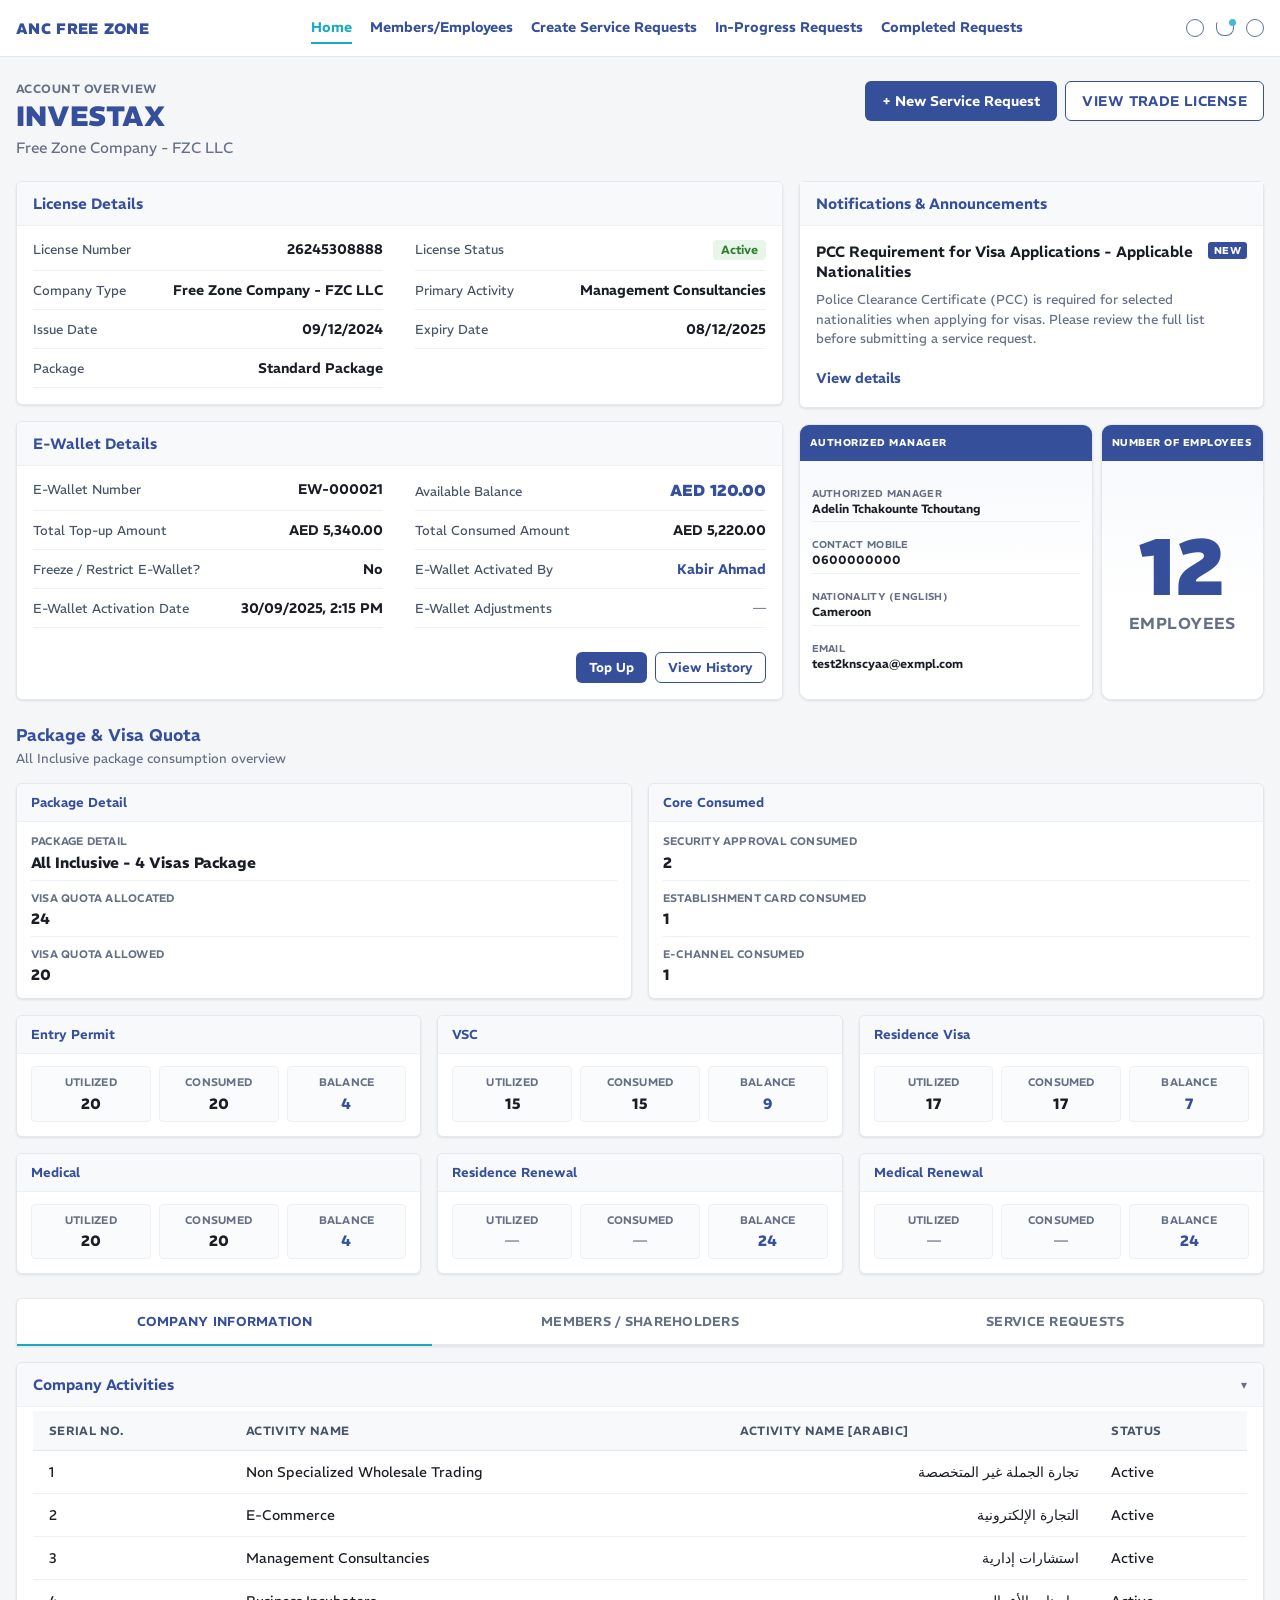
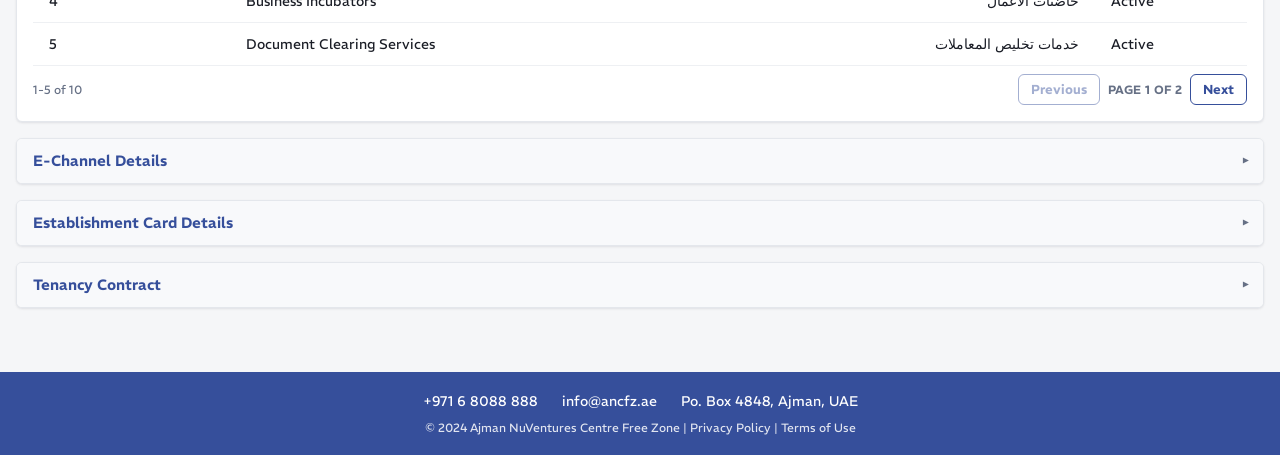
==== commit 40d64dfb: "More Details (quota,employee,others etc)" ====
--- a/index.html
+++ b/index.html
@@ -46,12 +46,11 @@
       <!-- Overview: License + E-Wallet + Announcements (unchanged) -->
       <div class="top-grid">
         <div class="top-grid-main">
-          <section class="acc-section is-open" data-section="license">
-            <button type="button" class="acc-header" data-toggle="license">
-              <span class="acc-title">License Details</span>
-              <span class="acc-chevron">▾</span>
-            </button>
-            <div class="acc-body">
+          <section class="static-card" data-section="license">
+            <div class="static-card-header">
+              <h2 class="acc-title">License Details</h2>
+            </div>
+            <div class="static-card-body">
               <div class="field-grid">
                 <div class="field-row">
                   <span class="field-label">License Number</span>
@@ -85,12 +84,11 @@
             </div>
           </section>
 
-          <section class="acc-section is-open" data-section="ewallet">
-            <button type="button" class="acc-header" data-toggle="ewallet">
-              <span class="acc-title">E-Wallet Details</span>
-              <span class="acc-chevron">▾</span>
-            </button>
-            <div class="acc-body">
+          <section class="static-card" data-section="ewallet">
+            <div class="static-card-header">
+              <h2 class="acc-title">E-Wallet Details</h2>
+            </div>
+            <div class="static-card-body">
               <div class="field-grid">
                 <div class="field-row">
                   <span class="field-label">E-Wallet Number</span>
@@ -122,10 +120,6 @@
                 </div>
                 <div class="field-row">
                   <span class="field-label">E-Wallet Adjustments</span>
-                  <span class="field-value field-empty"></span>
-                </div>
-                <div class="field-row">
-                  <span class="field-label">E-Wallet Adjustments Comments</span>
                   <span class="field-value field-empty"></span>
                 </div>
               </div>
@@ -137,25 +131,220 @@
           </section>
         </div>
 
-        <aside class="announce-card">
-          <div class="announce-header">
-            <h2 class="announce-heading">Notifications &amp; Announcements</h2>
+        <div class="top-grid-side">
+          <aside class="announce-card">
+            <div class="announce-header">
+              <h2 class="announce-heading">Notifications &amp; Announcements</h2>
+            </div>
+            <div class="announce-body">
+              <div class="announce-item">
+                <div class="announce-title-row">
+                  <h3 class="announce-title">PCC Requirement for Visa Applications - Applicable Nationalities</h3>
+                  <span class="new-tag">NEW</span>
+                </div>
+                <p class="announce-summary">
+                  Police Clearance Certificate (PCC) is required for selected nationalities when applying for visas.
+                  Please review the full list before submitting a service request.
+                </p>
+                <button type="button" class="btn btn-text">View details</button>
+              </div>
+            </div>
+          </aside>
+
+          <div class="side-cards-row">
+            <!-- ID-style Authorized Manager card (narrower) -->
+            <aside class="manager-id-card" aria-label="Authorized Manager">
+              <div class="manager-id-band">
+                <span class="manager-id-org">Authorized Manager</span>
+              </div>
+              <div class="manager-id-body">
+                <div class="manager-id-fields">
+                  <div class="manager-id-row">
+                    <span class="manager-id-label">Authorized Manager</span>
+                    <span class="manager-id-value field-link">Adelin Tchakounte Tchoutang</span>
+                  </div>
+                  <div class="manager-id-row">
+                    <span class="manager-id-label">Contact Mobile</span>
+                    <span class="manager-id-value">0600000000</span>
+                  </div>
+                  <div class="manager-id-row">
+                    <span class="manager-id-label">Nationality (English)</span>
+                    <span class="manager-id-value">Cameroon</span>
+                  </div>
+                  <div class="manager-id-row">
+                    <span class="manager-id-label">Email</span>
+                    <a class="manager-id-value field-link" href="mailto:test2knscyaa@exmpl.com">test2knscyaa@exmpl.com</a>
+                  </div>
+                </div>
+              </div>
+            </aside>
+
+            <aside class="employees-card" aria-label="Number Of Employees">
+              <div class="employees-card-header">
+                <h2 class="announce-heading">Number Of Employees</h2>
+              </div>
+              <div class="employees-card-body">
+                <span class="employees-count">12</span>
+                <span class="employees-label">Employees</span>
+              </div>
+            </aside>
           </div>
-          <div class="announce-body">
-            <div class="announce-item">
-              <div class="announce-title-row">
-                <h3 class="announce-title">PCC Requirement for Visa Applications - Applicable Nationalities</h3>
-                <span class="new-tag">NEW</span>
-              </div>
-              <p class="announce-summary">
-                Police Clearance Certificate (PCC) is required for selected nationalities when applying for visas.
-                Please review the full list before submitting a service request.
-              </p>
-              <button type="button" class="btn btn-text">View details</button>
-            </div>
-          </div>
-        </aside>
+        </div>
       </div>
+
+      <!-- Package & Visa Quota blocks (before main tabs) -->
+      <section class="quota-section" aria-label="Package and Visa Quota">
+        <div class="quota-section-header">
+          <h2 class="section-heading">Package &amp; Visa Quota</h2>
+          <p class="list-meta">All Inclusive package consumption overview</p>
+        </div>
+
+        <div class="quota-grid">
+          <article class="quota-card quota-card--package">
+            <h3 class="quota-card-title">Package Detail</h3>
+            <div class="quota-card-body">
+              <div class="quota-metric">
+                <span class="quota-label">Package Detail</span>
+                <span class="quota-value field-link">All Inclusive - 4 Visas Package</span>
+              </div>
+              <div class="quota-metric">
+                <span class="quota-label">Visa Quota Allocated</span>
+                <span class="quota-value">24</span>
+              </div>
+              <div class="quota-metric">
+                <span class="quota-label">Visa Quota Allowed</span>
+                <span class="quota-value">20</span>
+              </div>
+            </div>
+          </article>
+
+          <article class="quota-card quota-card--core">
+            <h3 class="quota-card-title">Core Consumed</h3>
+            <div class="quota-card-body">
+              <div class="quota-metric">
+                <span class="quota-label">Security Approval Consumed</span>
+                <span class="quota-value">2</span>
+              </div>
+              <div class="quota-metric">
+                <span class="quota-label">Establishment Card Consumed</span>
+                <span class="quota-value">1</span>
+              </div>
+              <div class="quota-metric">
+                <span class="quota-label">E-Channel Consumed</span>
+                <span class="quota-value">1</span>
+              </div>
+            </div>
+          </article>
+
+          <article class="quota-card">
+            <h3 class="quota-card-title">Entry Permit</h3>
+            <div class="quota-card-body quota-card-body--trio">
+              <div class="quota-metric">
+                <span class="quota-label">Utilized</span>
+                <span class="quota-value">20</span>
+              </div>
+              <div class="quota-metric">
+                <span class="quota-label">Consumed</span>
+                <span class="quota-value">20</span>
+              </div>
+              <div class="quota-metric">
+                <span class="quota-label">Balance</span>
+                <span class="quota-value quota-value--balance">4</span>
+              </div>
+            </div>
+          </article>
+
+          <article class="quota-card">
+            <h3 class="quota-card-title">VSC</h3>
+            <div class="quota-card-body quota-card-body--trio">
+              <div class="quota-metric">
+                <span class="quota-label">Utilized</span>
+                <span class="quota-value">15</span>
+              </div>
+              <div class="quota-metric">
+                <span class="quota-label">Consumed</span>
+                <span class="quota-value">15</span>
+              </div>
+              <div class="quota-metric">
+                <span class="quota-label">Balance</span>
+                <span class="quota-value quota-value--balance">9</span>
+              </div>
+            </div>
+          </article>
+
+          <article class="quota-card">
+            <h3 class="quota-card-title">Residence Visa</h3>
+            <div class="quota-card-body quota-card-body--trio">
+              <div class="quota-metric">
+                <span class="quota-label">Utilized</span>
+                <span class="quota-value">17</span>
+              </div>
+              <div class="quota-metric">
+                <span class="quota-label">Consumed</span>
+                <span class="quota-value">17</span>
+              </div>
+              <div class="quota-metric">
+                <span class="quota-label">Balance</span>
+                <span class="quota-value quota-value--balance">7</span>
+              </div>
+            </div>
+          </article>
+
+          <article class="quota-card">
+            <h3 class="quota-card-title">Medical</h3>
+            <div class="quota-card-body quota-card-body--trio">
+              <div class="quota-metric">
+                <span class="quota-label">Utilized</span>
+                <span class="quota-value">20</span>
+              </div>
+              <div class="quota-metric">
+                <span class="quota-label">Consumed</span>
+                <span class="quota-value">20</span>
+              </div>
+              <div class="quota-metric">
+                <span class="quota-label">Balance</span>
+                <span class="quota-value quota-value--balance">4</span>
+              </div>
+            </div>
+          </article>
+
+          <article class="quota-card">
+            <h3 class="quota-card-title">Residence Renewal</h3>
+            <div class="quota-card-body quota-card-body--trio">
+              <div class="quota-metric">
+                <span class="quota-label">Utilized</span>
+                <span class="quota-value quota-value--empty">—</span>
+              </div>
+              <div class="quota-metric">
+                <span class="quota-label">Consumed</span>
+                <span class="quota-value quota-value--empty">—</span>
+              </div>
+              <div class="quota-metric">
+                <span class="quota-label">Balance</span>
+                <span class="quota-value quota-value--balance">24</span>
+              </div>
+            </div>
+          </article>
+
+          <article class="quota-card">
+            <h3 class="quota-card-title">Medical Renewal</h3>
+            <div class="quota-card-body quota-card-body--trio">
+              <div class="quota-metric">
+                <span class="quota-label">Utilized</span>
+                <span class="quota-value quota-value--empty">—</span>
+              </div>
+              <div class="quota-metric">
+                <span class="quota-label">Consumed</span>
+                <span class="quota-value quota-value--empty">—</span>
+              </div>
+              <div class="quota-metric">
+                <span class="quota-label">Balance</span>
+                <span class="quota-value quota-value--balance">24</span>
+              </div>
+            </div>
+          </article>
+        </div>
+      </section>
 
       <!-- Main content tabs -->
       <nav class="main-tabs" role="tablist" aria-label="Account sections">
--- a/styles.css
+++ b/styles.css
@@ -162,7 +162,7 @@
 }
 
 .dashboard {
-  max-width: 1280px;
+  max-width: 1350px;
   margin: 0 auto;
   padding: var(--ancfz-space-lg) var(--ancfz-space-md) var(--ancfz-space-xl);
 }
@@ -299,6 +299,46 @@
   min-width: 0;
 }
 
+.top-grid-side {
+  display: flex;
+  flex-direction: column;
+  gap: var(--ancfz-space-md);
+  min-width: 0;
+  align-self: stretch;
+}
+
+.top-grid-side > .announce-card {
+  flex-shrink: 0;
+}
+
+.top-grid-side > .side-cards-row {
+  flex: 1;
+  min-height: 0;
+}
+
+/* ---------- Static overview cards (always open) ---------- */
+.static-card {
+  background: var(--ancfz-surface);
+  border: 1px solid var(--ancfz-border);
+  border-radius: var(--ancfz-radius);
+  box-shadow: var(--ancfz-shadow);
+  overflow: hidden;
+}
+
+.static-card-header {
+  padding: 12px 16px;
+  background: #f8f9fb;
+  border-bottom: 1px solid var(--ancfz-border-soft);
+}
+
+.static-card-header .acc-title {
+  margin: 0;
+}
+
+.static-card-body {
+  padding: 4px 16px 16px;
+}
+
 /* ---------- Accordion ---------- */
 .acc-section {
   background: var(--ancfz-surface);
@@ -542,6 +582,176 @@
   font-size: 0.8125rem;
   line-height: 1.5;
   color: var(--ancfz-text-muted);
+}
+
+/* ---------- Side row: Manager + Employees ---------- */
+.side-cards-row {
+  display: grid;
+  grid-template-columns: minmax(0, 1.35fr) minmax(110px, 0.75fr);
+  gap: var(--ancfz-space-sm);
+  align-items: stretch;
+}
+
+.side-cards-row > .manager-id-card,
+.side-cards-row > .employees-card {
+  height: 100%;
+  min-height: 100%;
+}
+
+/* ---------- Authorized Manager ID card ---------- */
+.manager-id-card {
+  background: var(--ancfz-surface);
+  border: 1px solid var(--ancfz-border);
+  border-radius: 10px;
+  box-shadow: var(--ancfz-shadow);
+  overflow: hidden;
+  display: flex;
+  flex-direction: column;
+  min-width: 0;
+  max-width: 100%;
+}
+
+.manager-id-band,
+.employees-card-header {
+  display: flex;
+  align-items: center;
+  justify-content: flex-start;
+  gap: 8px;
+  min-height: 36px;
+  padding: 8px 10px;
+  background: var(--ancfz-primary);
+  color: var(--ancfz-white);
+  box-sizing: border-box;
+}
+
+.manager-id-org,
+.employees-card-header .announce-heading {
+  margin: 0;
+  font-size: 0.625rem;
+  font-weight: 700;
+  letter-spacing: 0.05em;
+  text-transform: uppercase;
+  color: var(--ancfz-white);
+}
+
+.manager-id-type {
+  font-size: 0.6875rem;
+  font-weight: 600;
+  opacity: 0.95;
+  letter-spacing: 0.02em;
+}
+
+.manager-id-body {
+  display: flex;
+  flex-direction: column;
+  gap: 0;
+  padding: 10px 12px 12px;
+  flex: 1;
+  background: linear-gradient(180deg, #f7f9fc 0%, var(--ancfz-white) 48%);
+}
+
+.manager-id-fields {
+  flex: 1;
+  width: 100%;
+  min-width: 0;
+  display: flex;
+  flex-direction: column;
+  justify-content: space-evenly;
+  gap: 0;
+}
+
+.manager-id-row {
+  display: flex;
+  flex-direction: column;
+  gap: 1px;
+  padding-bottom: 5px;
+  border-bottom: 1px solid var(--ancfz-border-soft);
+}
+
+.manager-id-row:last-child {
+  border-bottom: none;
+  padding-bottom: 0;
+}
+
+.manager-id-label {
+  font-size: 0.625rem;
+  font-weight: 600;
+  letter-spacing: 0.03em;
+  text-transform: uppercase;
+  color: var(--ancfz-text-muted);
+}
+
+.manager-id-value {
+  font-size: 0.75rem;
+  font-weight: 600;
+  color: var(--ancfz-text);
+  word-break: break-word;
+  text-decoration: none;
+  line-height: 1.3;
+}
+
+a.manager-id-value:hover {
+  color: var(--ancfz-secondary);
+}
+
+.manager-id-footer {
+  padding: 8px 14px;
+  border-top: 1px dashed var(--ancfz-border);
+  background: #f8f9fb;
+  font-size: 0.6875rem;
+  color: var(--ancfz-text-muted);
+  letter-spacing: 0.02em;
+}
+
+/* ---------- Number Of Employees card ---------- */
+.employees-card {
+  background: var(--ancfz-surface);
+  border: 1px solid var(--ancfz-border);
+  border-radius: 10px;
+  box-shadow: var(--ancfz-shadow);
+  overflow: hidden;
+  display: flex;
+  flex-direction: column;
+  min-width: 0;
+}
+
+.employees-card-body {
+  flex: 1;
+  display: flex;
+  flex-direction: column;
+  align-items: center;
+  justify-content: center;
+  gap: 6px;
+  padding: 16px 10px;
+  text-align: center;
+  background: linear-gradient(180deg, #f7f9fc 0%, var(--ancfz-white) 60%);
+}
+
+.employees-count {
+  font-size: 5rem;
+  font-weight: 800;
+  color: var(--ancfz-primary);
+  line-height: 1;
+}
+
+.employees-label {
+  font-size: 1rem;
+  font-weight: 600;
+  letter-spacing: 0.03em;
+  text-transform: uppercase;
+  color: var(--ancfz-text-muted);
+}
+
+@media (max-width: 960px) {
+  .side-cards-row {
+    grid-template-columns: 1fr;
+  }
+
+  .side-cards-row > .manager-id-card,
+  .side-cards-row > .employees-card {
+    height: auto;
+    min-height: 0;
+  }
 }
 
 /* ---------- Requests ---------- */
@@ -684,6 +894,149 @@
   border-bottom: 2px solid var(--ancfz-border);
 }
 
+/* ---------- Package & Visa Quota blocks ---------- */
+.quota-section {
+  margin-bottom: var(--ancfz-space-lg);
+}
+
+.quota-section-header {
+  margin-bottom: var(--ancfz-space-md);
+}
+
+.quota-section-header .list-meta {
+  margin-top: 4px;
+}
+
+.quota-grid {
+  display: grid;
+  grid-template-columns: repeat(6, minmax(0, 1fr));
+  gap: var(--ancfz-space-md);
+}
+
+.quota-card {
+  background: var(--ancfz-surface);
+  border: 1px solid var(--ancfz-border);
+  border-radius: var(--ancfz-radius);
+  box-shadow: var(--ancfz-shadow);
+  overflow: hidden;
+  display: flex;
+  flex-direction: column;
+  transition: box-shadow var(--ancfz-transition), transform var(--ancfz-transition);
+  grid-column: span 2; /* default: 3 per row on 6-col grid */
+}
+
+.quota-card--package,
+.quota-card--core {
+  grid-column: span 3; /* 2 per row */
+}
+
+.quota-card:hover {
+  box-shadow: 0 2px 10px rgba(16, 24, 40, 0.08);
+  transform: translateY(-1px);
+}
+
+.quota-card-title {
+  margin: 0;
+  padding: 10px 14px;
+  font-size: 0.8125rem;
+  font-weight: 600;
+  color: var(--ancfz-primary);
+  background: #f8f9fb;
+  border-bottom: 1px solid var(--ancfz-border-soft);
+}
+
+.quota-card-body {
+  padding: 12px 14px 14px;
+  display: flex;
+  flex-direction: column;
+  gap: 10px;
+  flex: 1;
+}
+
+.quota-card-body--trio {
+  display: grid;
+  grid-template-columns: repeat(3, minmax(0, 1fr));
+  gap: 8px;
+}
+
+.quota-metric {
+  display: flex;
+  flex-direction: column;
+  gap: 4px;
+  min-width: 0;
+}
+
+.quota-card-body--trio .quota-metric {
+  text-align: center;
+  padding: 8px 4px;
+  background: #fafbfc;
+  border: 1px solid var(--ancfz-border-soft);
+  border-radius: 4px;
+}
+
+.quota-label {
+  font-size: 0.6875rem;
+  font-weight: 600;
+  letter-spacing: 0.02em;
+  text-transform: uppercase;
+  color: var(--ancfz-text-muted);
+  line-height: 1.3;
+}
+
+.quota-value {
+  font-size: 0.9375rem;
+  font-weight: 700;
+  color: var(--ancfz-text);
+  word-break: break-word;
+}
+
+.quota-value--balance {
+  color: var(--ancfz-primary);
+}
+
+.quota-value--empty {
+  color: var(--ancfz-text-muted);
+  font-weight: 500;
+}
+
+.quota-card-body:not(.quota-card-body--trio) .quota-metric {
+  padding-bottom: 8px;
+  border-bottom: 1px solid var(--ancfz-border-soft);
+}
+
+.quota-card-body:not(.quota-card-body--trio) .quota-metric:last-child {
+  padding-bottom: 0;
+  border-bottom: none;
+}
+
+@media (max-width: 1100px) {
+  .quota-grid {
+    grid-template-columns: repeat(2, minmax(0, 1fr));
+  }
+
+  .quota-card,
+  .quota-card--package,
+  .quota-card--core {
+    grid-column: span 1;
+  }
+}
+
+@media (max-width: 640px) {
+  .quota-grid {
+    grid-template-columns: 1fr;
+  }
+
+  .quota-card,
+  .quota-card--package,
+  .quota-card--core {
+    grid-column: auto;
+  }
+
+  .quota-card-body--trio {
+    grid-template-columns: 1fr;
+  }
+}
+
 .main-tab {
   background: transparent;
   border: none;
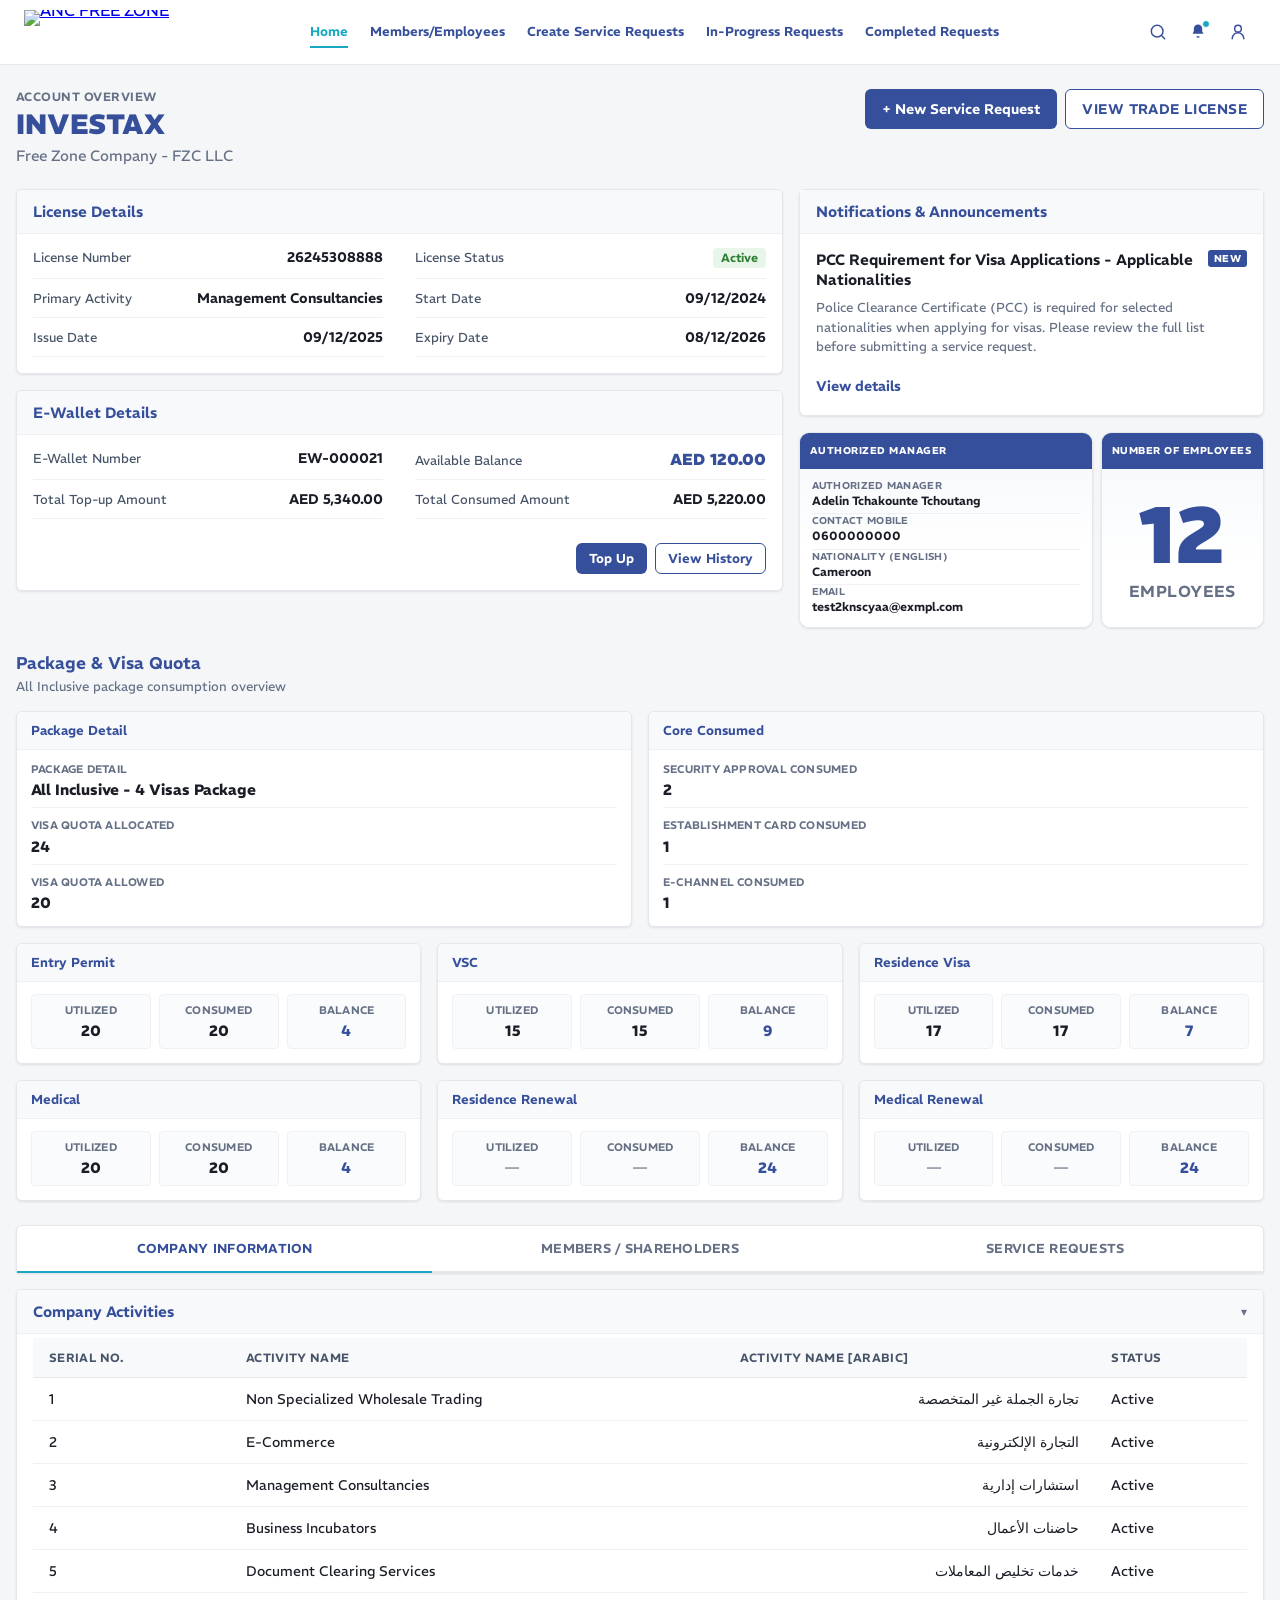
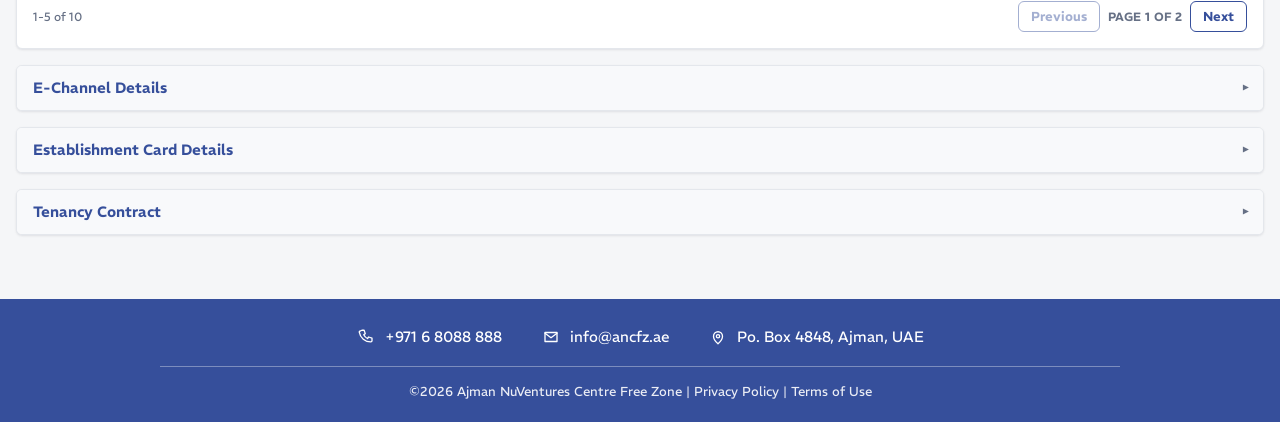
==== commit 35ce16b2: "Updated Suggested Changes By Muni V1" ====
--- a/index.html
+++ b/index.html
@@ -11,19 +11,34 @@
 </head>
 <body>
   <header class="portal-header">
-    <div class="portal-header-inner">
-      <div class="portal-logo">ANC FREE ZONE</div>
-      <nav class="portal-nav">
-        <a href="index.html" class="active">Home</a>
-        <a href="members.html">Members/Employees</a>
-        <a href="#">Create Service Requests</a>
-        <a href="in-progress.html">In-Progress Requests</a>
-        <a href="completed.html">Completed Requests</a>
-      </nav>
-      <div class="portal-utils">
-        <span class="util-icon" title="Search" aria-label="Search"></span>
-        <span class="util-icon util-bell has-dot" title="Notifications" aria-label="Notifications"></span>
-        <span class="util-icon util-user" title="Profile" aria-label="Profile"></span>
+    <div class="portal-header-top">
+      <div class="portal-header-inner">
+        <a href="index.html" class="portal-logo-link" aria-label="ANC FREE ZONE Home">
+          <img
+            src="https://ancfz.ae/wp-content/uploads/2024/10/ANCFZ_Logo_EN-2-2048x727.webp"
+            alt="ANC FREE ZONE"
+            class="portal-logo-img"
+          />
+        </a>
+        <nav class="portal-nav" aria-label="Main navigation">
+          <a href="index.html" class="active">Home</a>
+          <a href="members.html">Members/Employees</a>
+          <a href="#">Create Service Requests</a>
+          <a href="in-progress.html">In-Progress Requests</a>
+          <a href="completed.html">Completed Requests</a>
+        </nav>
+        <div class="portal-utils">
+          <button type="button" class="util-btn" aria-label="Search">
+            <svg viewBox="0 0 24 24" aria-hidden="true"><circle cx="11" cy="11" r="7"></circle><path d="M20 20l-3.5-3.5"></path></svg>
+          </button>
+          <button type="button" class="util-btn util-btn-bell" aria-label="Notifications">
+            <svg viewBox="0 0 24 24" aria-hidden="true"><path d="M12 3a5 5 0 0 0-5 5v3.1L5.5 14h13L17 11.1V8a5 5 0 0 0-5-5z"></path><path d="M10 17a2 2 0 0 0 4 0"></path></svg>
+            <span class="util-dot" aria-hidden="true"></span>
+          </button>
+          <button type="button" class="util-btn" aria-label="Profile">
+            <svg viewBox="0 0 24 24" aria-hidden="true"><circle cx="12" cy="8" r="4"></circle><path d="M5 20a7 7 0 0 1 14 0"></path></svg>
+          </button>
+        </div>
       </div>
     </div>
   </header>
@@ -61,24 +76,20 @@
                   <span class="status-badge status-success">Active</span>
                 </div>
                 <div class="field-row">
-                  <span class="field-label">Company Type</span>
-                  <span class="field-value">Free Zone Company - FZC LLC</span>
-                </div>
-                <div class="field-row">
                   <span class="field-label">Primary Activity</span>
                   <span class="field-value">Management Consultancies</span>
                 </div>
                 <div class="field-row">
+                  <span class="field-label">Start Date</span>
+                  <span class="field-value">09/12/2024</span>
+                </div>
+                <div class="field-row">
                   <span class="field-label">Issue Date</span>
-                  <span class="field-value">09/12/2024</span>
+                  <span class="field-value">09/12/2025</span>
                 </div>
                 <div class="field-row">
                   <span class="field-label">Expiry Date</span>
-                  <span class="field-value">08/12/2025</span>
-                </div>
-                <div class="field-row">
-                  <span class="field-label">Package</span>
-                  <span class="field-value">Standard Package</span>
+                  <span class="field-value">08/12/2026</span>
                 </div>
               </div>
             </div>
@@ -105,22 +116,6 @@
                 <div class="field-row">
                   <span class="field-label">Total Consumed Amount</span>
                   <span class="field-value">AED 5,220.00</span>
-                </div>
-                <div class="field-row">
-                  <span class="field-label">Freeze / Restrict E-Wallet?</span>
-                  <span class="field-value">No</span>
-                </div>
-                <div class="field-row">
-                  <span class="field-label">E-Wallet Activated By</span>
-                  <span class="field-value field-link">Kabir Ahmad</span>
-                </div>
-                <div class="field-row">
-                  <span class="field-label">E-Wallet Activation Date</span>
-                  <span class="field-value">30/09/2025, 2:15 PM</span>
-                </div>
-                <div class="field-row">
-                  <span class="field-label">E-Wallet Adjustments</span>
-                  <span class="field-value field-empty"></span>
                 </div>
               </div>
               <div class="ewallet-actions">
@@ -724,11 +719,25 @@
 
   <footer class="portal-footer">
     <div class="portal-footer-inner">
-      <span>+971 6 8088 888</span>
-      <span>info@ancfz.ae</span>
-      <span>Po. Box 4848, Ajman, UAE</span>
+      <div class="portal-footer-item">
+        <svg viewBox="0 0 24 24" aria-hidden="true"><path d="M6.5 3h3l1.5 4.5-2 1.5a11 11 0 0 0 5 5l1.5-2L20 13.5V17a1.5 1.5 0 0 1-1.5 1.5A15.5 15.5 0 0 1 3 5.5 1.5 1.5 0 0 1 4.5 4L6.5 3z"></path></svg>
+        <span>+971 6 8088 888</span>
+      </div>
+      <div class="portal-footer-item">
+        <svg viewBox="0 0 24 24" aria-hidden="true"><path d="M4 6h16v12H4z"></path><path d="M4 7l8 6 8-6"></path></svg>
+        <span>info@ancfz.ae</span>
+      </div>
+      <div class="portal-footer-item">
+        <svg viewBox="0 0 24 24" aria-hidden="true"><path d="M12 21s6-5.2 6-10a6 6 0 1 0-12 0c0 4.8 6 10 6 10z"></path><circle cx="12" cy="11" r="2.2"></circle></svg>
+        <span>Po. Box 4848, Ajman, UAE</span>
+      </div>
     </div>
-    <p class="portal-footer-copy">© 2024 Ajman NuVentures Centre Free Zone | Privacy Policy | Terms of Use</p>
+    <div class="portal-footer-divider" aria-hidden="true"></div>
+    <p class="portal-footer-copy">
+      ©2026 Ajman NuVentures Centre Free Zone |
+      <a href="#">Privacy Policy</a> |
+      <a href="#">Terms of Use</a>
+    </p>
   </footer>
 
   <script src="app.js"></script>
--- a/styles.css
+++ b/styles.css
@@ -48,94 +48,115 @@
 /* ---------- Preview portal chrome ---------- */
 .portal-header {
   background: var(--ancfz-white);
-  border-bottom: 1px solid var(--ancfz-border);
   position: sticky;
   top: 0;
   z-index: 50;
 }
 
+.portal-header-top {
+  border-bottom: 1px solid var(--ancfz-border);
+}
+
 .portal-header-inner {
-  max-width: 1280px;
+  max-width: 1400px;
   margin: 0 auto;
-  padding: 12px 16px;
-  display: flex;
+  padding: 10px 24px;
+  display: grid;
+  grid-template-columns: auto 1fr auto;
   align-items: center;
-  justify-content: space-between;
-  gap: 16px;
-}
-
-.portal-logo {
-  font-weight: 800;
-  font-size: 0.95rem;
-  color: var(--ancfz-primary);
-  letter-spacing: 0.02em;
-  white-space: nowrap;
+  gap: 20px;
+}
+
+.portal-logo-link {
+  display: block;
+  flex-shrink: 0;
+  line-height: 0;
+}
+
+.portal-logo-img {
+  height: 44px;
+  width: auto;
+  display: block;
 }
 
 .portal-nav {
   display: flex;
   flex-wrap: wrap;
-  gap: 4px 18px;
+  gap: 4px 22px;
   justify-content: center;
 }
 
 .portal-nav a {
   text-decoration: none;
   color: var(--ancfz-primary);
-  font-size: 0.875rem;
+  font-size: 0.8125rem;
   font-weight: 600;
   padding: 6px 0;
+  white-space: nowrap;
   border-bottom: 2px solid transparent;
 }
 
 .portal-nav a.active,
 .portal-nav a:hover {
+  color: var(--ancfz-secondary);
   border-bottom-color: var(--ancfz-secondary);
-  color: var(--ancfz-secondary);
 }
 
 .portal-utils {
   display: flex;
-  gap: 12px;
+  gap: 4px;
   align-items: center;
-}
-
-.util-icon {
-  width: 18px;
-  height: 18px;
-  border: 1.5px solid var(--ancfz-primary);
+  justify-content: flex-end;
+}
+
+.util-btn {
+  background: transparent;
+  border: none;
+  padding: 8px;
+  cursor: pointer;
+  color: var(--ancfz-primary);
+  position: relative;
+  display: inline-flex;
+  align-items: center;
+  justify-content: center;
   border-radius: 50%;
-  opacity: 0.8;
-  position: relative;
-  display: inline-block;
-}
-
-.util-bell {
-  border-radius: 2px 2px 8px 8px;
-  border-top: none;
-  height: 14px;
-  margin-top: 2px;
-}
-
-.util-user {
-  border-radius: 50%;
-}
-
-.util-icon.has-dot::after {
-  content: '';
+  transition: background-color var(--ancfz-transition);
+}
+
+.util-btn:hover {
+  background: rgba(54, 79, 155, 0.06);
+}
+
+.util-btn svg {
+  width: 20px;
+  height: 20px;
+  stroke: currentColor;
+  fill: none;
+  stroke-width: 1.75;
+  stroke-linecap: round;
+  stroke-linejoin: round;
+}
+
+.util-btn-bell svg {
+  fill: currentColor;
+  stroke: none;
+}
+
+.util-dot {
   position: absolute;
-  top: -3px;
-  right: -3px;
-  width: 7px;
-  height: 7px;
+  top: 6px;
+  right: 6px;
+  width: 8px;
+  height: 8px;
   border-radius: 50%;
   background: var(--ancfz-secondary);
+  border: 1.5px solid var(--ancfz-white);
 }
 
 .portal-footer {
   background: var(--ancfz-primary);
   color: var(--ancfz-white);
-  padding: 20px 16px;
+  padding: 28px 24px 22px;
   margin-top: 32px;
   text-align: center;
 }
@@ -144,15 +165,50 @@
   display: flex;
   flex-wrap: wrap;
   justify-content: center;
-  gap: 8px 24px;
-  font-size: 0.875rem;
-  margin-bottom: 10px;
+  align-items: center;
+  gap: 12px 40px;
+  margin-bottom: 20px;
+}
+
+.portal-footer-item {
+  display: inline-flex;
+  align-items: center;
+  gap: 10px;
+  font-size: 0.9375rem;
+  font-weight: 400;
+}
+
+.portal-footer-item svg {
+  width: 18px;
+  height: 18px;
+  stroke: currentColor;
+  fill: none;
+  stroke-width: 1.75;
+  stroke-linecap: round;
+  stroke-linejoin: round;
+  flex-shrink: 0;
+}
+
+.portal-footer-divider {
+  max-width: 960px;
+  margin: 0 auto 16px;
+  height: 1px;
+  background: rgba(255, 255, 255, 0.35);
 }
 
 .portal-footer-copy {
   margin: 0;
-  font-size: 0.75rem;
-  opacity: 0.85;
+  font-size: 0.8125rem;
+  opacity: 0.9;
+}
+
+.portal-footer-copy a {
+  color: inherit;
+  text-decoration: none;
+}
+
+.portal-footer-copy a:hover {
+  text-decoration: underline;
 }
 
 /* ---------- Page ---------- */
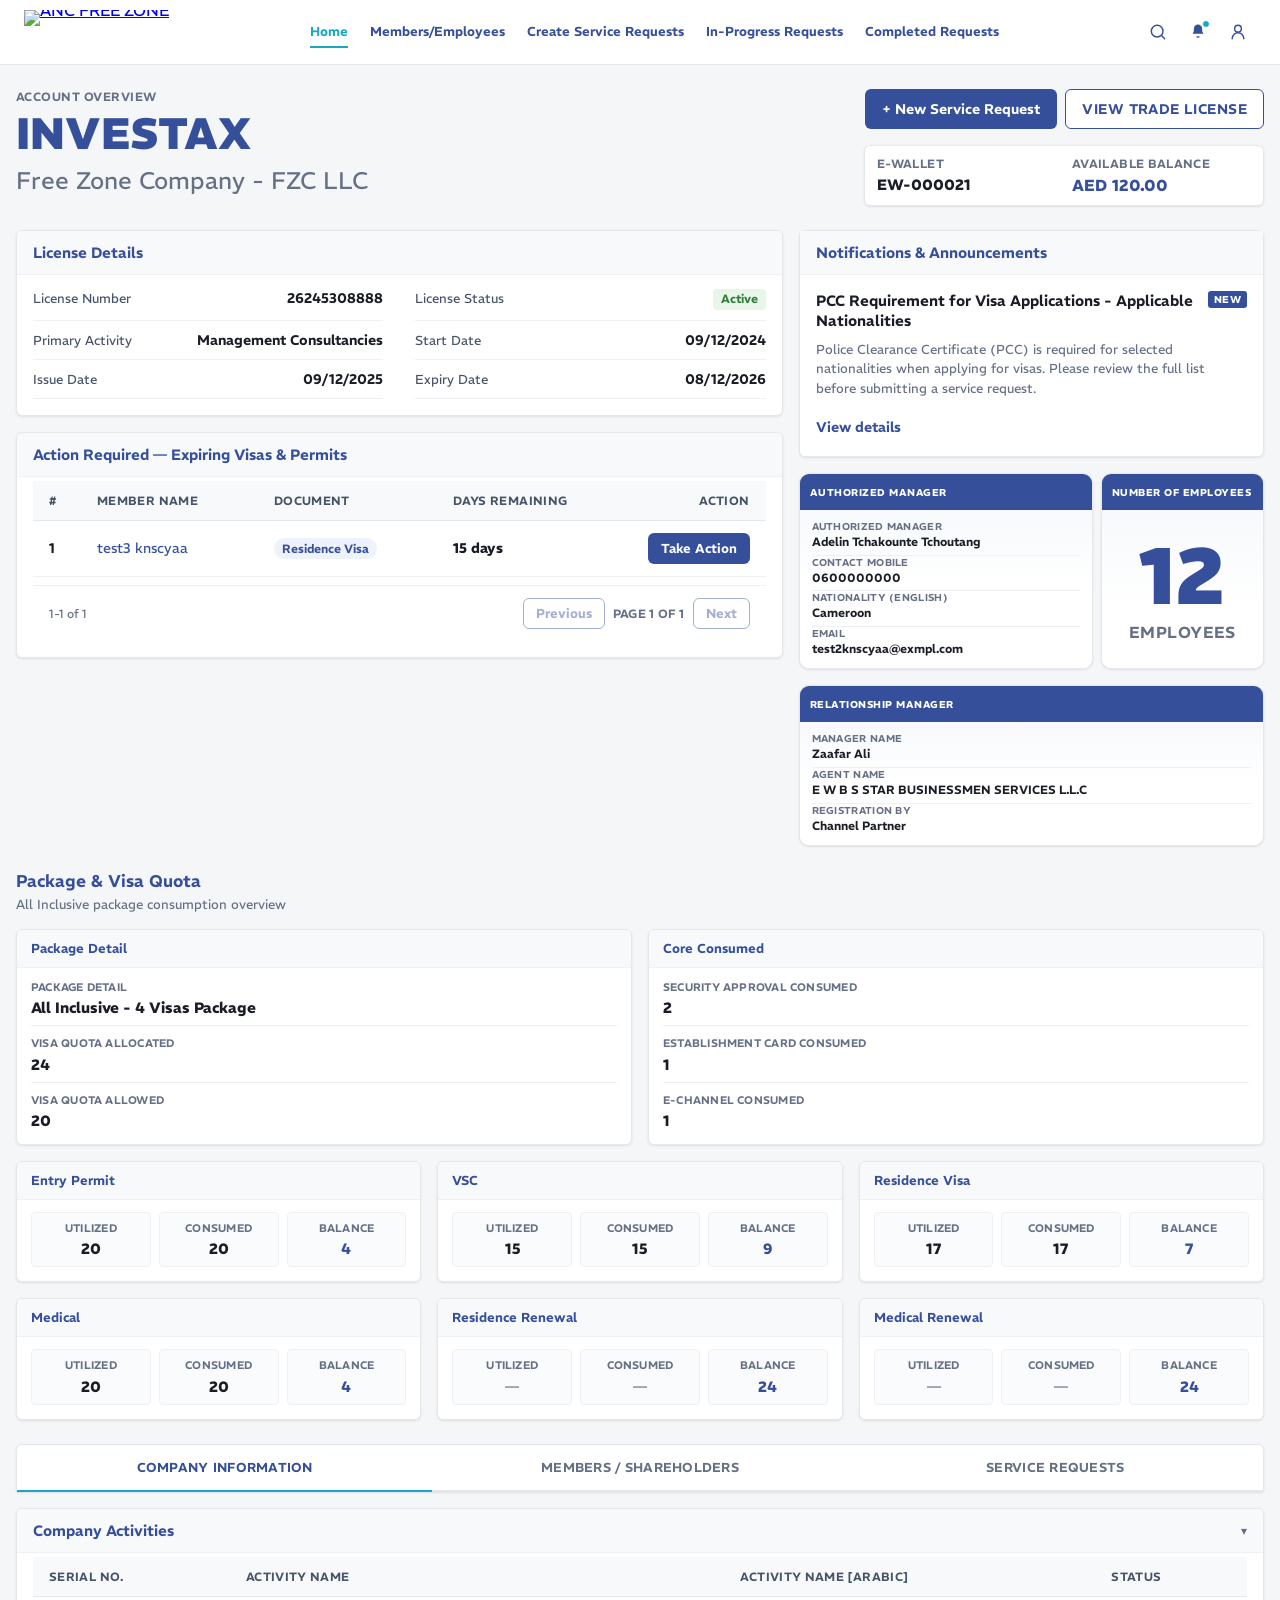
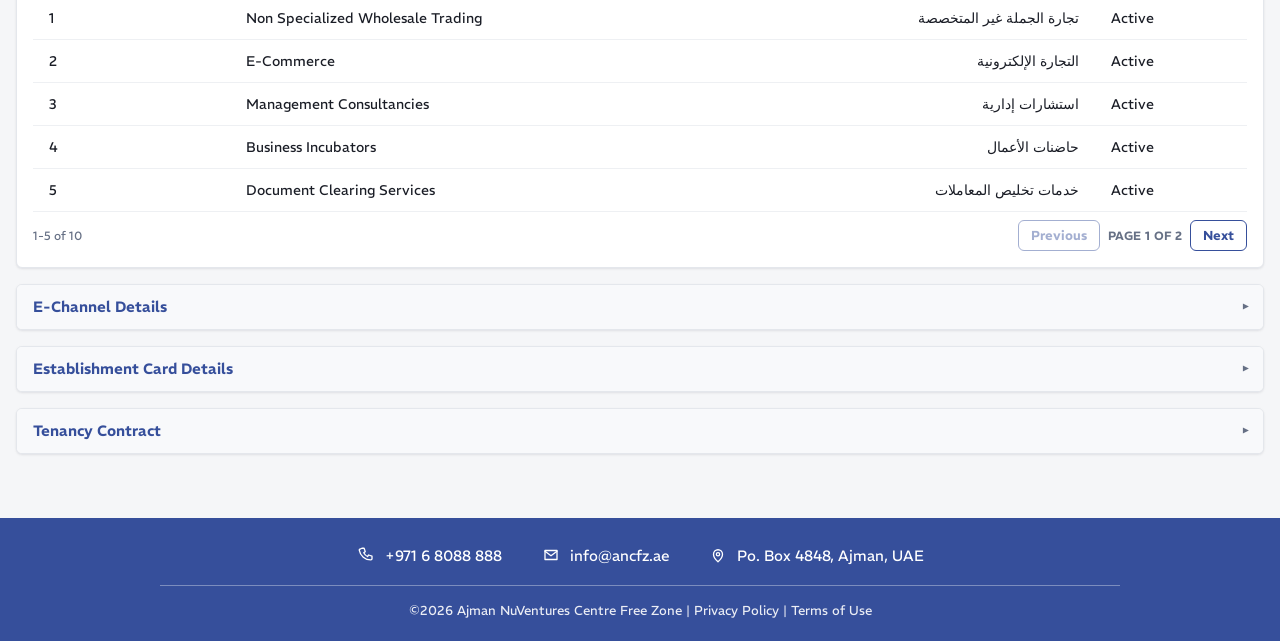
==== commit 92a96deb: "Sugguested Changes V2" ====
--- a/index.html
+++ b/index.html
@@ -52,13 +52,25 @@
           <h1 class="page-title">INVESTAX</h1>
           <p class="page-subtitle">Free Zone Company - FZC LLC</p>
         </div>
-        <div class="page-header-actions">
-          <button type="button" class="btn btn-primary">+ New Service Request</button>
-          <button type="button" class="btn btn-secondary btn-trade-license">View Trade License</button>
-        </div>
-      </div>
-
-      <!-- Overview: License + E-Wallet + Announcements (unchanged) -->
+        <div class="page-header-aside">
+          <div class="page-header-actions">
+            <button type="button" class="btn btn-primary">+ New Service Request</button>
+            <button type="button" class="btn btn-secondary btn-trade-license">View Trade License</button>
+          </div>
+          <div class="ewallet-summary" aria-label="E-Wallet summary">
+            <div class="ewallet-summary-item">
+              <span class="ewallet-summary-label">E-Wallet</span>
+              <span class="ewallet-summary-value">EW-000021</span>
+            </div>
+            <div class="ewallet-summary-item">
+              <span class="ewallet-summary-label">Available Balance</span>
+              <span class="ewallet-summary-value ewallet-summary-balance">AED 120.00</span>
+            </div>
+          </div>
+        </div>
+      </div>
+
+      <!-- Overview: License + Announcements -->
       <div class="top-grid">
         <div class="top-grid-main">
           <section class="static-card" data-section="license">
@@ -95,32 +107,32 @@
             </div>
           </section>
 
-          <section class="static-card" data-section="ewallet">
-            <div class="static-card-header">
-              <h2 class="acc-title">E-Wallet Details</h2>
-            </div>
-            <div class="static-card-body">
-              <div class="field-grid">
-                <div class="field-row">
-                  <span class="field-label">E-Wallet Number</span>
-                  <span class="field-value">EW-000021</span>
-                </div>
-                <div class="field-row">
-                  <span class="field-label">Available Balance</span>
-                  <span class="field-value field-balance">AED 120.00</span>
-                </div>
-                <div class="field-row">
-                  <span class="field-label">Total Top-up Amount</span>
-                  <span class="field-value">AED 5,340.00</span>
-                </div>
-                <div class="field-row">
-                  <span class="field-label">Total Consumed Amount</span>
-                  <span class="field-value">AED 5,220.00</span>
-                </div>
-              </div>
-              <div class="ewallet-actions">
-                <button type="button" class="btn btn-primary btn-sm">Top Up</button>
-                <button type="button" class="btn btn-secondary btn-sm">View History</button>
+          <section class="static-card expiry-card" aria-label="Expiring visas and permits">
+            <div class="static-card-header expiry-card-header">
+              <h2 class="acc-title">Action Required — Expiring Visas &amp; Permits</h2>
+            </div>
+            <div class="static-card-body expiry-card-body">
+              <div class="table-wrap">
+                <table class="data-table expiry-table">
+                  <thead>
+                    <tr>
+                      <th class="col-index">#</th>
+                      <th>Member Name</th>
+                      <th>Document</th>
+                      <th>Days Remaining</th>
+                      <th class="col-action">Action</th>
+                    </tr>
+                  </thead>
+                  <tbody id="expiryAlertsBody"></tbody>
+                </table>
+              </div>
+              <div class="table-pager" id="expiryPager" hidden>
+                <span class="table-footer" id="expiryCount"></span>
+                <div class="pager-controls">
+                  <button type="button" class="btn btn-secondary btn-sm" id="expiryPrev" disabled>Previous</button>
+                  <span class="pager-page" id="expiryPageLabel">Page 1 of 1</span>
+                  <button type="button" class="btn btn-secondary btn-sm" id="expiryNext" disabled>Next</button>
+                </div>
               </div>
             </div>
           </section>
@@ -184,6 +196,28 @@
               </div>
             </aside>
           </div>
+
+          <aside class="manager-id-card relationship-manager-card" aria-label="Relationship Manager">
+            <div class="manager-id-band">
+              <span class="manager-id-org">Relationship Manager</span>
+            </div>
+            <div class="manager-id-body">
+              <div class="manager-id-fields">
+                <div class="manager-id-row">
+                  <span class="manager-id-label">Manager Name</span>
+                  <span class="manager-id-value field-link">Zaafar Ali</span>
+                </div>
+                <div class="manager-id-row">
+                  <span class="manager-id-label">Agent Name</span>
+                  <span class="manager-id-value">E W B S STAR BUSINESSMEN SERVICES L.L.C</span>
+                </div>
+                <div class="manager-id-row">
+                  <span class="manager-id-label">Registration By</span>
+                  <span class="manager-id-value">Channel Partner</span>
+                </div>
+              </div>
+            </div>
+          </aside>
         </div>
       </div>
 
--- a/styles.css
+++ b/styles.css
@@ -243,7 +243,7 @@
 
 .page-title {
   margin: 0;
-  font-size: 1.75rem;
+  font-size: 2.75rem;
   font-weight: 800;
   color: var(--ancfz-primary);
   line-height: 1.2;
@@ -251,16 +251,62 @@
 
 .page-subtitle {
   margin: var(--ancfz-space-xs) 0 0;
-  font-size: 0.9375rem;
+  font-size: 1.5rem;
   color: var(--ancfz-text-muted);
   font-weight: 400;
 }
 
+.page-header-aside {
+  display: flex;
+  flex-direction: column;
+  align-items: flex-end;
+  gap: var(--ancfz-space-md);
+  margin-left: auto;
+}
+
 .page-header-actions {
   display: flex;
   align-items: center;
+  justify-content: flex-end;
   gap: var(--ancfz-space-sm);
   flex-wrap: wrap;
+}
+
+.ewallet-summary {
+  display: grid;
+  grid-template-columns: 1fr 1fr;
+  gap: var(--ancfz-space-md);
+  min-width: 400px;
+  padding: 10px 12px; 
+  background: var(--ancfz-surface);
+  border: 1px solid var(--ancfz-border);
+  border-radius: var(--ancfz-radius);
+  box-shadow: var(--ancfz-shadow);
+}
+
+.ewallet-summary-item {
+  display: flex;
+  flex-direction: column;
+  gap: 4px;
+}
+
+.ewallet-summary-label {
+  font-size: 0.75rem;
+  font-weight: 600;
+  color: var(--ancfz-text-muted);
+  text-transform: uppercase;
+  letter-spacing: 0.03em;
+}
+
+.ewallet-summary-value {
+  font-size: 0.9375rem;
+  font-weight: 700;
+  color: var(--ancfz-text);
+}
+
+.ewallet-summary-balance {
+  color: var(--ancfz-primary);
+  font-size: 1rem;
 }
 
 .btn-trade-license {
@@ -372,6 +418,66 @@
   min-height: 0;
 }
 
+.expiry-card-header {
+  display: flex;
+  align-items: center;
+  justify-content: space-between;
+  gap: var(--ancfz-space-md);
+}
+
+.expiry-card-header .acc-title {
+  margin: 0;
+}
+
+.expiry-card-body {
+  padding: 0;
+}
+
+.expiry-card-body .table-wrap {
+  border: none;
+  border-radius: 0;
+}
+
+.expiry-card-body .table-pager {
+  padding: 12px 16px;
+  border-top: 1px solid var(--ancfz-border-soft);
+}
+
+.expiry-table thead th {
+  background: #f8f9fb;
+  color: var(--ancfz-primary);
+  font-size: 0.75rem;
+}
+
+.expiry-table .col-action {
+  text-align: right;
+  width: 120px;
+}
+
+.expiry-days {
+  font-weight: 700;
+  color: var(--ancfz-text);
+}
+
+.expiry-days.is-urgent {
+  color: var(--ancfz-warning);
+}
+
+.expiry-doc-badge {
+  display: inline-block;
+  font-size: 0.75rem;
+  font-weight: 600;
+  padding: 3px 8px;
+  border-radius: 999px;
+  background: #eef2fa;
+  color: var(--ancfz-primary);
+}
+
+.expiry-doc-badge.is-entry {
+  background: #e8f7fa;
+  color: #0d7a8c;
+}
+
 /* ---------- Static overview cards (always open) ---------- */
 .static-card {
   background: var(--ancfz-surface);
@@ -652,6 +758,10 @@
 .side-cards-row > .employees-card {
   height: 100%;
   min-height: 100%;
+}
+
+.relationship-manager-card {
+  width: 100%;
 }
 
 /* ---------- Authorized Manager ID card ---------- */
@@ -1256,12 +1366,22 @@
     width: auto;
   }
 
+  .page-header-aside {
+    width: 100%;
+    align-items: stretch;
+  }
+
   .page-header-actions {
     width: 100%;
   }
 
   .page-header-actions .btn {
     flex: 1;
+  }
+
+  .ewallet-summary {
+    min-width: 0;
+    width: 100%;
   }
 
   .main-tab {
